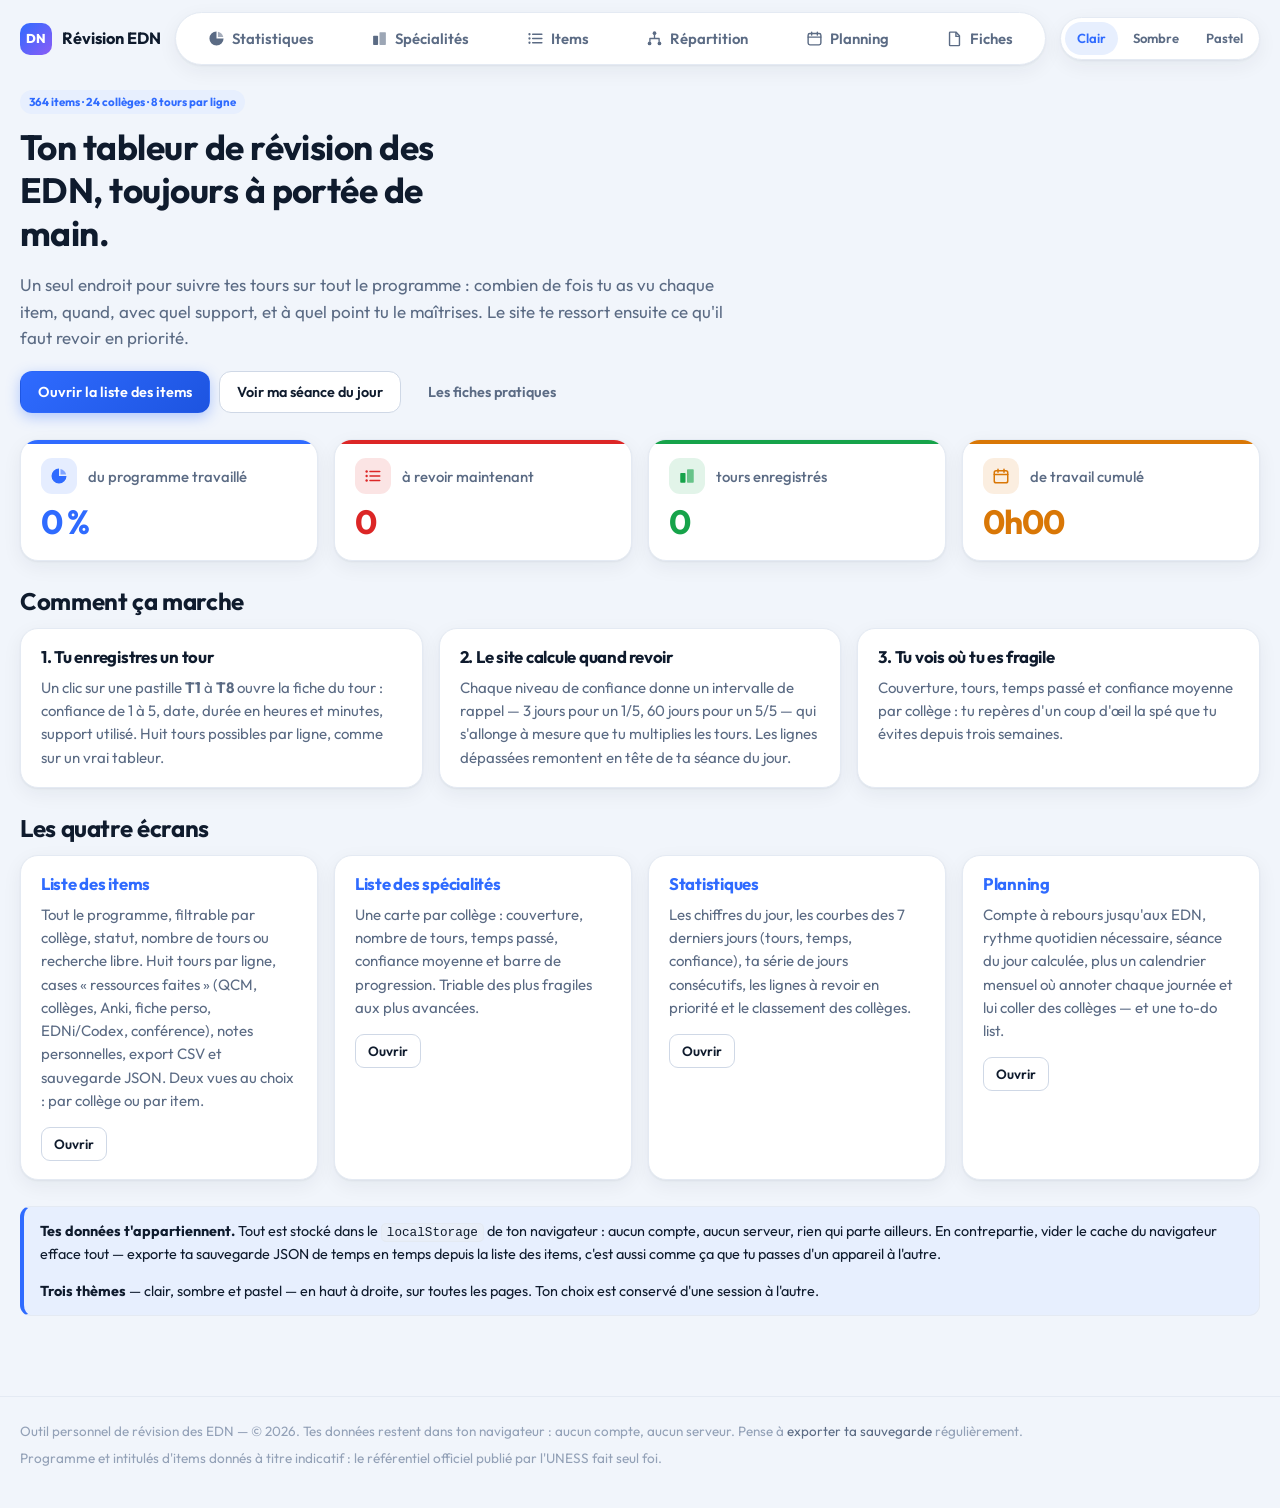
==== index.html @ c66cc83e "Ajoute la page « Répartition » : item, collège référent et autres collèges Nouvelle page repartition" ====
<!doctype html>
<html lang="fr" data-theme="clair">
<head>
<meta charset="utf-8">
<meta name="viewport" content="width=device-width, initial-scale=1">
<title>Révision EDN — tableur des items, planning et statistiques</title>
<meta name="description" content="Suivi de révision des EDN : tableur des items du programme (8 tours, confiance, ressources), planning, statistiques par collège et fiches pratiques.">
<link rel="icon" href="data:image/svg+xml,%3Csvg xmlns='http://www.w3.org/2000/svg' viewBox='0 0 32 32'%3E%3Crect width='32' height='32' rx='9' fill='%232f6bff'/%3E%3Ctext x='16' y='22' font-family='sans-serif' font-size='15' font-weight='bold' fill='white' text-anchor='middle'%3EDN%3C/text%3E%3C/svg%3E">
<link rel="preconnect" href="https://fonts.googleapis.com">
<link rel="preconnect" href="https://fonts.gstatic.com" crossorigin>
<link rel="stylesheet" href="https://fonts.googleapis.com/css2?family=Outfit:wght@400;500;600;700;800&display=swap">
<link rel="stylesheet" href="assets/css/style.css">
<script src="assets/js/items.js"></script>
<script src="assets/js/store.js"></script>
<script src="assets/js/ui.js"></script>
</head>
<body>

<header class="topbar">
  <div class="topbar__inner">
    <a class="brand" href="index.html">
      <span class="brand__mark">DN</span>
      <span>Révision EDN</span>
    </a>
    <nav class="tabs" aria-label="Navigation principale">
      <a href="stats.html"><svg viewBox="0 0 24 24" fill="currentColor" aria-hidden="true"><path d="M12 2a10 10 0 1 0 10 10h-10z"/><path d="M14 2.5A10 10 0 0 1 21.5 10H14z" opacity=".55"/></svg><span>Statistiques</span></a>
      <a href="specialites.html"><svg viewBox="0 0 24 24" fill="currentColor" aria-hidden="true"><rect x="3" y="8" width="7" height="13" rx="1"/><rect x="12" y="3" width="9" height="18" rx="1" opacity=".6"/></svg><span>Spécialités</span></a>
      <a href="items.html"><svg viewBox="0 0 24 24" fill="currentColor" aria-hidden="true"><path d="M8 6h13M8 12h13M8 18h13" stroke="currentColor" stroke-width="2" stroke-linecap="round" fill="none"/><circle cx="3.5" cy="6" r="1.6"/><circle cx="3.5" cy="12" r="1.6"/><circle cx="3.5" cy="18" r="1.6"/></svg><span>Items</span></a>
      <a href="repartition.html"><svg viewBox="0 0 24 24" fill="currentColor" aria-hidden="true"><circle cx="12" cy="4.5" r="2.6"/><circle cx="5" cy="19" r="2.6"/><circle cx="19" cy="19" r="2.6"/><path d="M12 7.5v4.5M12 12H5.5v4M12 12h6.5v4" fill="none" stroke="currentColor" stroke-width="1.9" stroke-linecap="round" stroke-linejoin="round"/></svg><span>Répartition</span></a>
      <a href="planning.html"><svg viewBox="0 0 24 24" fill="currentColor" aria-hidden="true"><rect x="3" y="5" width="18" height="16" rx="2.5" fill="none" stroke="currentColor" stroke-width="2"/><path d="M3 10h18M8 3v4M16 3v4" stroke="currentColor" stroke-width="2" stroke-linecap="round"/></svg><span>Planning</span></a>
      <a href="fiches.html"><svg viewBox="0 0 24 24" fill="currentColor" aria-hidden="true"><path d="M6 3h8l5 5v13a1 1 0 0 1-1 1H6a1 1 0 0 1-1-1V4a1 1 0 0 1 1-1z" fill="none" stroke="currentColor" stroke-width="2" stroke-linejoin="round"/><path d="M14 3v6h5" fill="none" stroke="currentColor" stroke-width="2" stroke-linejoin="round"/></svg><span>Fiches</span></a>
    </nav>
    <div class="themes" role="group" aria-label="Thème">
      <button type="button" data-theme="clair" aria-pressed="true">Clair</button>
      <button type="button" data-theme="sombre" aria-pressed="false">Sombre</button>
      <button type="button" data-theme="pastel" aria-pressed="false">Pastel</button>
    </div>
  </div>
</header>

<main>

<div class="wrap">

  <section>
    <span class="tag tag--blue">364 items · 24 collèges · 8 tours par ligne</span>
    <h1 style="max-width:19ch;margin-top:12px">Ton tableur de révision des EDN, toujours à portée de main.</h1>
    <p class="muted" style="font-size:1.06rem;max-width:64ch">
      Un seul endroit pour suivre tes tours sur tout le programme : combien de fois tu as vu
      chaque item, quand, avec quel support, et à quel point tu le maîtrises. Le site te ressort
      ensuite ce qu'il faut revoir en priorité.
    </p>
    <div class="btn-row" style="margin-top:20px">
      <a class="btn btn--primary" href="items.html">Ouvrir la liste des items</a>
      <a class="btn" href="planning.html">Voir ma séance du jour</a>
      <a class="btn btn--ghost" href="fiches.html">Les fiches pratiques</a>
    </div>
  </section>

  <section>
    <div class="grid grid--4">
      <div class="stat-card" style="--accent-color:var(--blue)">
        <div class="stat-card__head"><span class="stat-card__icon"><svg viewBox="0 0 24 24" fill="currentColor" aria-hidden="true"><path d="M12 2a10 10 0 1 0 10 10h-10z"/><path d="M14 2.5A10 10 0 0 1 21.5 10H14z" opacity=".55"/></svg></span>
          <span class="stat-card__label">du programme travaillé</span></div>
        <div class="stat-card__value" id="h-progression">—</div>
      </div>
      <div class="stat-card" style="--accent-color:var(--red)">
        <div class="stat-card__head"><span class="stat-card__icon"><svg viewBox="0 0 24 24" fill="currentColor" aria-hidden="true"><path d="M8 6h13M8 12h13M8 18h13" stroke="currentColor" stroke-width="2" stroke-linecap="round" fill="none"/><circle cx="3.5" cy="6" r="1.6"/><circle cx="3.5" cy="12" r="1.6"/><circle cx="3.5" cy="18" r="1.6"/></svg></span>
          <span class="stat-card__label">à revoir maintenant</span></div>
        <div class="stat-card__value" id="h-retard">—</div>
      </div>
      <div class="stat-card" style="--accent-color:var(--green)">
        <div class="stat-card__head"><span class="stat-card__icon"><svg viewBox="0 0 24 24" fill="currentColor" aria-hidden="true"><rect x="3" y="8" width="7" height="13" rx="1"/><rect x="12" y="3" width="9" height="18" rx="1" opacity=".6"/></svg></span>
          <span class="stat-card__label">tours enregistrés</span></div>
        <div class="stat-card__value" id="h-tours">—</div>
      </div>
      <div class="stat-card" style="--accent-color:var(--amber)">
        <div class="stat-card__head"><span class="stat-card__icon"><svg viewBox="0 0 24 24" fill="currentColor" aria-hidden="true"><rect x="3" y="5" width="18" height="16" rx="2.5" fill="none" stroke="currentColor" stroke-width="2"/><path d="M3 10h18M8 3v4M16 3v4" stroke="currentColor" stroke-width="2" stroke-linecap="round"/></svg></span>
          <span class="stat-card__label">de travail cumulé</span></div>
        <div class="stat-card__value" id="h-temps">—</div>
      </div>
    </div>
  </section>

  <section>
    <h2>Comment ça marche</h2>
    <div class="grid grid--3">
      <div class="card card--pad">
        <h3>1. Tu enregistres un tour</h3>
        <p class="muted mb0">Un clic sur une pastille <strong>T1</strong> à <strong>T8</strong>
        ouvre la fiche du tour : confiance de 1 à 5, date, durée en heures et minutes, support
        utilisé. Huit tours possibles par ligne, comme sur un vrai tableur.</p>
      </div>
      <div class="card card--pad">
        <h3>2. Le site calcule quand revoir</h3>
        <p class="muted mb0">Chaque niveau de confiance donne un intervalle de rappel — 3 jours
        pour un 1/5, 60 jours pour un 5/5 — qui s'allonge à mesure que tu multiplies les tours.
        Les lignes dépassées remontent en tête de ta séance du jour.</p>
      </div>
      <div class="card card--pad">
        <h3>3. Tu vois où tu es fragile</h3>
        <p class="muted mb0">Couverture, tours, temps passé et confiance moyenne par collège :
        tu repères d'un coup d'œil la spé que tu évites depuis trois semaines.</p>
      </div>
    </div>
  </section>

  <section>
    <h2>Les quatre écrans</h2>
    <div class="grid grid--2">
      <div class="card card--pad">
        <h3><a href="items.html">Liste des items</a></h3>
        <p class="muted">Tout le programme, filtrable par collège, statut, nombre de tours ou
        recherche libre. Huit tours par ligne, cases « ressources faites » (QCM, collèges, Anki,
        fiche perso, EDNi/Codex, conférence), notes personnelles, export CSV et sauvegarde JSON.
        Deux vues au choix : par collège ou par item.</p>
        <a class="btn btn--sm" href="items.html">Ouvrir</a>
      </div>
      <div class="card card--pad">
        <h3><a href="specialites.html">Liste des spécialités</a></h3>
        <p class="muted">Une carte par collège : couverture, nombre de tours, temps passé,
        confiance moyenne et barre de progression. Triable des plus fragiles aux plus avancées.</p>
        <a class="btn btn--sm" href="specialites.html">Ouvrir</a>
      </div>
      <div class="card card--pad">
        <h3><a href="stats.html">Statistiques</a></h3>
        <p class="muted">Les chiffres du jour, les courbes des 7 derniers jours (tours, temps,
        confiance), ta série de jours consécutifs, les lignes à revoir en priorité et le
        classement des collèges.</p>
        <a class="btn btn--sm" href="stats.html">Ouvrir</a>
      </div>
      <div class="card card--pad">
        <h3><a href="planning.html">Planning</a></h3>
        <p class="muted">Compte à rebours jusqu'aux EDN, rythme quotidien nécessaire, séance du
        jour calculée, plus un calendrier mensuel où annoter chaque journée et lui coller des
        collèges — et une to-do list.</p>
        <a class="btn btn--sm" href="planning.html">Ouvrir</a>
      </div>
    </div>
  </section>

  <section>
    <div class="notice notice--info">
      <p><strong>Tes données t'appartiennent.</strong> Tout est stocké dans le
      <code>localStorage</code> de ton navigateur : aucun compte, aucun serveur, rien qui parte
      ailleurs. En contrepartie, vider le cache du navigateur efface tout — exporte ta sauvegarde
      JSON de temps en temps depuis la liste des items, c'est aussi comme ça que tu passes d'un
      appareil à l'autre.</p>
      <p class="mb0"><strong>Trois thèmes</strong> — clair, sombre et pastel — en haut à droite,
      sur toutes les pages. Ton choix est conservé d'une session à l'autre.</p>
    </div>
  </section>

</div>

<script>
document.addEventListener('DOMContentLoaded', function () {
  var s = Store.synthese();
  document.getElementById('h-progression').textContent = Math.round(s.progression * 100) + ' %';
  document.getElementById('h-retard').textContent = s.retard;
  document.getElementById('h-tours').textContent = s.tours;
  document.getElementById('h-temps').textContent = Store.duree(s.minutes);
});
</script>

</main>

<footer class="foot">
  <div class="wrap">
    <p class="mb0">
      Outil personnel de révision des EDN — &copy; <span id="annee"></span>.
      Tes données restent dans ton navigateur : aucun compte, aucun serveur.
      Pense à <a href="items.html#donnees">exporter ta sauvegarde</a> régulièrement.
    </p>
    <p class="mb0 small" style="margin-top:6px">
      Programme et intitulés d'items donnés à titre indicatif : le référentiel officiel
      publié par l'UNESS fait seul foi.
    </p>
  </div>
</footer>

</body>
</html>
---- assets/css/style.css ----
/* ==========================================================================
   Révision EDN — feuille de style unique
   Thèmes : clair · sombre · pastel, pilotés par [data-theme] sur <html>
   ========================================================================== */

:root {
  /* surfaces */
  --bg:          #f1f5fb;
  --bg-2:        #e8eef8;
  --card:        #ffffff;
  --card-2:      #f8fafc;
  --line:        #e4eaf3;
  --line-2:      #cfd8e6;

  /* texte */
  --ink:         #0f1b2d;
  --ink-2:       #5b6b84;
  --ink-3:       #93a1b7;

  /* accent */
  --blue:        #2f6bff;
  --blue-2:      #1d54e0;
  --blue-soft:   #e7effe;
  --violet:      #8b5cf6;
  --violet-soft: #f1ebfe;
  --on-accent:   #ffffff;

  /* états */
  --green:       #16a34a;
  --green-soft:  #dcfce7;
  --amber:       #d97706;
  --amber-soft:  #fef3c7;
  --red:         #dc2626;
  --red-soft:    #fee2e2;
  --pink:        #ec4899;
  --pink-soft:   #fce7f3;

  /* confiance 1→5 */
  --c1: #a4514f; --c2: #ef6b62; --c3: #f0b43c; --c4: #22c55e; --c5: #4b9f6b;

  --shadow:    0 1px 2px rgba(15, 27, 45, .05), 0 6px 20px rgba(15, 27, 45, .06);
  --shadow-lg: 0 8px 40px rgba(15, 27, 45, .14);
  --r:    18px;
  --r-sm: 11px;
  --maxw: 1440px;
  --font: "Outfit", -apple-system, BlinkMacSystemFont, "Segoe UI", Roboto, sans-serif;
  --tint: 12%;   /* intensité du fond teinté par spécialité */
}

:root[data-theme="sombre"] {
  --bg:          #0d1626;
  --bg-2:        #0a1220;
  --card:        #15202f;
  --card-2:      #1b2838;
  --line:        #24334a;
  --line-2:      #33455f;
  --ink:         #e9eff8;
  --ink-2:       #9fb0c8;
  --ink-3:       #6d809b;
  --blue:        #4d84ff;
  --blue-2:      #3c72f0;
  --blue-soft:   #1b2b4c;
  --violet:      #a78bfa;
  --violet-soft: #2a2450;
  --green:       #34d17f;  --green-soft: #12301f;
  --amber:       #eab34a;  --amber-soft: #302614;
  --red:         #f87171;  --red-soft:   #331a1a;
  --pink:        #f472b6;  --pink-soft:  #34192a;
  --shadow:      0 1px 2px rgba(0, 0, 0, .4), 0 6px 20px rgba(0, 0, 0, .32);
  --shadow-lg:   0 10px 44px rgba(0, 0, 0, .55);
  --tint: 20%;
}

:root[data-theme="pastel"] {
  --bg:          #fbf5f0;
  --bg-2:        #f6ece4;
  --card:        #fffcf9;
  --card-2:      #fdf4ee;
  --line:        #efe0d5;
  --line-2:      #ddc7b8;
  --ink:         #3f3239;
  --ink-2:       #7d6a74;
  --ink-3:       #a89099;
  --blue:        #7c6bd6;
  --blue-2:      #6a59c4;
  --blue-soft:   #efe9fb;
  --violet:      #b47fd0;
  --violet-soft: #f7eafb;
  --green:       #5f9877;  --green-soft: #e6f2ea;
  --amber:       #c08a4a;  --amber-soft: #fbf0e0;
  --red:         #c86a62;  --red-soft:   #fbe9e7;
  --pink:        #cf7aa4;  --pink-soft:  #fbeaf2;
  --c1: #b07474; --c2: #d98b84; --c3: #ddb073; --c4: #7fb894; --c5: #629a7c;
  --shadow:      0 1px 2px rgba(120, 90, 80, .06), 0 6px 20px rgba(120, 90, 80, .09);
  --shadow-lg:   0 10px 44px rgba(120, 90, 80, .2);
  --tint: 14%;
}

* { box-sizing: border-box; }
html { -webkit-text-size-adjust: 100%; }

body {
  margin: 0;
  font-family: var(--font);
  font-size: 15px;
  line-height: 1.55;
  color: var(--ink);
  background: var(--bg);
  -webkit-font-smoothing: antialiased;
}

a { color: var(--blue); text-decoration: none; }
a:hover { text-decoration: underline; }

h1, h2, h3, h4 { margin: 0 0 .5em; line-height: 1.22; font-weight: 700; letter-spacing: -.015em; }
h1 { font-size: clamp(1.55rem, 1.2rem + 1.5vw, 2.2rem); }
h2 { font-size: clamp(1.2rem, 1.05rem + .7vw, 1.5rem); }
h3 { font-size: 1.05rem; }
p { margin: 0 0 1em; }

code {
  font-family: ui-monospace, SFMono-Regular, Menlo, Consolas, monospace;
  font-size: .88em; background: var(--bg-2); border: 1px solid var(--line);
  border-radius: 5px; padding: .08em .38em;
}

:focus-visible { outline: 2px solid var(--blue); outline-offset: 2px; }

/* ---------------------------------------------------------------- layout */

.wrap { max-width: var(--maxw); margin: 0 auto; padding: 0 20px; }
.wrap--narrow { max-width: 860px; }
main { padding: 20px 0 80px; }
section + section { margin-top: 26px; }

/* --------------------------------------------------------------- en-tête */

.topbar {
  position: sticky; top: 0; z-index: 50;
  background: color-mix(in srgb, var(--bg) 88%, transparent);
  backdrop-filter: blur(12px);
  padding: 12px 0 4px;
}
.topbar__inner {
  max-width: var(--maxw); margin: 0 auto; padding: 0 20px;
  display: flex; align-items: center; gap: 14px; flex-wrap: wrap;
}

.brand { display: inline-flex; align-items: center; gap: 10px; font-weight: 700; color: var(--ink); font-size: 1.02rem; }
.brand:hover { text-decoration: none; }
.brand__mark {
  width: 32px; height: 32px; border-radius: 10px; flex: none;
  background: linear-gradient(135deg, var(--blue), var(--violet));
  color: #fff; display: grid; place-items: center; font-size: .8rem; font-weight: 800;
}

/* onglets en pilule */
.tabs {
  display: flex; gap: 4px; flex: 1 1 520px; min-width: 0;
  background: var(--card); border: 1px solid var(--line);
  border-radius: 999px; padding: 5px; box-shadow: var(--shadow);
  overflow-x: auto; scrollbar-width: none;
}
.tabs::-webkit-scrollbar { display: none; }
.tabs a {
  flex: 1 1 auto; display: inline-flex; align-items: center; justify-content: center; gap: 7px;
  padding: 9px 14px; border-radius: 999px; white-space: nowrap;
  font-size: .93rem; font-weight: 600; color: var(--ink-2);
}
.tabs a:hover { background: var(--bg-2); color: var(--ink); text-decoration: none; }
.tabs a[aria-current="page"] {
  background: linear-gradient(135deg, var(--blue), var(--blue-2));
  color: var(--on-accent); box-shadow: 0 4px 14px color-mix(in srgb, var(--blue) 38%, transparent);
}
.tabs svg { width: 17px; height: 17px; flex: none; }

/* sélecteur de thème */
.themes {
  display: inline-flex; gap: 3px; padding: 4px; flex: none;
  background: var(--card); border: 1px solid var(--line);
  border-radius: 999px; box-shadow: var(--shadow);
}
.themes button {
  border: 0; background: none; font: inherit; font-size: .82rem; font-weight: 600;
  color: var(--ink-2); padding: 6px 12px; border-radius: 999px; cursor: pointer; min-height: 32px;
}
.themes button:hover { color: var(--ink); }
.themes button[aria-pressed="true"] { background: var(--blue-soft); color: var(--blue); }

/* ----------------------------------------------------------------- cartes */

.card {
  background: var(--card); border: 1px solid var(--line);
  border-radius: var(--r); box-shadow: var(--shadow);
}
.card--pad { padding: 18px 20px; }

.grid { display: grid; gap: 16px; }
.grid--2 { grid-template-columns: repeat(auto-fit, minmax(280px, 1fr)); }
.grid--3 { grid-template-columns: repeat(auto-fit, minmax(300px, 1fr)); }
.grid--4 { grid-template-columns: repeat(auto-fit, minmax(230px, 1fr)); }

/* titre de section avec pastille */
.sec-title { display: flex; align-items: center; gap: 10px; margin: 0 0 14px; }
.sec-title__icon {
  width: 28px; height: 28px; border-radius: 9px; display: grid; place-items: center; flex: none;
  background: var(--blue-soft); color: var(--blue);
}
.sec-title__icon svg { width: 16px; height: 16px; }
.sec-title h2 { margin: 0; font-size: 1.22rem; }
.sec-title .spacer { flex: 1 1 auto; }

/* carte statistique à liseré coloré */
.stat-card {
  position: relative; overflow: hidden;
  background: var(--card); border: 1px solid var(--line);
  border-radius: var(--r); box-shadow: var(--shadow); padding: 18px 20px 20px;
}
.stat-card::before {
  content: ""; position: absolute; inset: 0 0 auto 0; height: 4px; background: var(--accent-color, var(--blue));
}
.stat-card__head { display: flex; align-items: center; gap: 11px; margin-bottom: 10px; }
.stat-card__icon {
  width: 36px; height: 36px; border-radius: 11px; display: grid; place-items: center; flex: none;
  background: color-mix(in srgb, var(--accent-color, var(--blue)) var(--tint), transparent);
  color: var(--accent-color, var(--blue));
}
.stat-card__icon svg { width: 18px; height: 18px; }
.stat-card__label { color: var(--ink-2); font-size: .93rem; font-weight: 500; }
.stat-card__value {
  font-size: 2.1rem; font-weight: 700; line-height: 1.05; letter-spacing: -.03em;
  color: var(--accent-color, var(--blue));
}
.stat-card__value small { font-size: .95rem; font-weight: 600; color: var(--ink-2); margin-left: 4px; }
.stat-card__foot { margin-top: 10px; padding-top: 10px; border-top: 1px solid var(--line); font-size: .85rem; color: var(--ink-2); }

/* --------------------------------------------------------------- boutons */

.btn {
  display: inline-flex; align-items: center; justify-content: center; gap: 8px;
  font: inherit; font-size: .9rem; font-weight: 600; min-height: 42px; padding: 9px 17px;
  border-radius: 12px; border: 1px solid var(--line-2);
  background: var(--card); color: var(--ink); cursor: pointer; text-decoration: none;
}
.btn:hover { background: var(--bg-2); text-decoration: none; }
.btn svg { width: 16px; height: 16px; flex: none; }
.btn--primary {
  background: linear-gradient(135deg, var(--blue), var(--blue-2));
  border-color: transparent; color: var(--on-accent);
  box-shadow: 0 4px 14px color-mix(in srgb, var(--blue) 34%, transparent);
}
.btn--primary:hover { filter: brightness(1.07); background: linear-gradient(135deg, var(--blue), var(--blue-2)); }
.btn--violet { background: linear-gradient(135deg, var(--violet), #7c4ddb); border-color: transparent; color: #fff; }
.btn--ghost { border-color: transparent; background: transparent; color: var(--ink-2); }
.btn--ghost:hover { background: var(--bg-2); color: var(--ink); }
.btn--sm { min-height: 34px; padding: 5px 12px; font-size: .84rem; border-radius: 9px; }
.btn--danger { color: var(--red); border-color: color-mix(in srgb, var(--red) 45%, transparent); }
.btn--danger:hover { background: var(--red-soft); }
.btn[disabled] { opacity: .4; cursor: not-allowed; }
.btn-row { display: flex; flex-wrap: wrap; gap: 9px; }

/* --------------------------------------------------------------- champs */

label { display: block; font-size: .76rem; font-weight: 700; letter-spacing: .06em;
        text-transform: uppercase; color: var(--ink-2); margin-bottom: 6px; }

input[type="text"], input[type="search"], input[type="number"], input[type="date"],
select, textarea {
  font: inherit; font-size: .92rem; width: 100%; min-height: 42px; padding: 9px 13px;
  color: var(--ink); background: var(--card); border: 1px solid var(--line-2);
  border-radius: 12px;
}
textarea { min-height: 80px; resize: vertical; line-height: 1.5; }
select {
  appearance: none;
  background-image: linear-gradient(45deg, transparent 50%, currentColor 50%),
                    linear-gradient(135deg, currentColor 50%, transparent 50%);
  background-position: right 16px center, right 11px center;
  background-size: 5px 5px, 5px 5px;
  background-repeat: no-repeat;
  padding-right: 34px;
}

/* barre de recherche proéminente */
.search { position: relative; flex: 1 1 320px; min-width: 0; }
.search input { padding-left: 42px; min-height: 48px; border-radius: 14px; }
.search svg {
  position: absolute; left: 15px; top: 50%; transform: translateY(-50%);
  width: 17px; height: 17px; color: var(--ink-3); pointer-events: none;
}

.filters { display: flex; gap: 10px; flex-wrap: wrap; align-items: center; }
.filters select { min-height: 48px; border-radius: 14px; width: auto; min-width: 170px; }

/* ---------------------------------------------------------------- badges */

.tag {
  display: inline-flex; align-items: center; gap: 5px;
  font-size: .72rem; font-weight: 700; padding: 3px 9px; border-radius: 999px;
  background: var(--bg-2); color: var(--ink-2); white-space: nowrap;
}
.tag--green  { background: var(--green-soft); color: var(--green); }
.tag--amber  { background: var(--amber-soft); color: var(--amber); }
.tag--red    { background: var(--red-soft);   color: var(--red); }
.tag--blue   { background: var(--blue-soft);  color: var(--blue); }
.tag--violet { background: var(--violet-soft); color: var(--violet); }
.tag--ref    { background: #fef3c7; color: #a16207; }
:root[data-theme="sombre"] .tag--ref { background: #3a2f12; color: #eab308; }

/* pastille de collège : code court sur fond teinté */
.spe {
  display: inline-flex; align-items: center; gap: 6px;
  font-size: .78rem; font-weight: 600; color: var(--spe, var(--ink-2)); white-space: nowrap;
}
.spe__code {
  font-size: .66rem; font-weight: 800; letter-spacing: .03em;
  padding: 3px 6px; border-radius: 6px;
  background: color-mix(in srgb, var(--spe, var(--blue)) var(--tint), transparent);
  color: var(--spe, var(--blue));
}
.spe-cell { background: color-mix(in srgb, var(--spe) 7%, transparent); }
:root[data-theme="sombre"] .spe-cell { background: color-mix(in srgb, var(--spe) 12%, transparent); }

/* légende des supports */
.legend { display: flex; gap: 7px; flex-wrap: wrap; }
.legend span {
  font-size: .72rem; font-weight: 600; color: #fff; padding: 4px 10px; border-radius: 8px;
  display: inline-flex; gap: 5px; align-items: center;
}
.legend b { font-weight: 800; letter-spacing: .04em; }

/* ---------------------------------------------------------------- table */

.tbl-wrap { overflow-x: auto; -webkit-overflow-scrolling: touch; }
table.tbl { width: 100%; border-collapse: separate; border-spacing: 0; font-size: .9rem; min-width: 980px; }
table.tbl th, table.tbl td { padding: 11px 14px; text-align: left; vertical-align: middle; }
table.tbl thead th {
  position: sticky; top: 0; z-index: 2;
  background: var(--card-2); color: var(--ink-2);
  font-size: .76rem; font-weight: 700; letter-spacing: .06em; text-transform: uppercase;
  white-space: nowrap; border-bottom: 1px solid var(--line);
}
table.tbl thead th:first-child { border-top-left-radius: var(--r); }
table.tbl thead th:last-child  { border-top-right-radius: var(--r); }
table.tbl tbody td { border-bottom: 1px solid var(--line); }
table.tbl tbody tr:hover td { background: color-mix(in srgb, var(--blue) 4%, transparent); }
table.tbl tbody tr:hover td.spe-cell { background: color-mix(in srgb, var(--spe) 13%, transparent); }
th.sortable { cursor: pointer; user-select: none; }
th.sortable:hover { color: var(--ink); }
th .arrow { opacity: .55; font-size: .8em; }

td.num { width: 62px; font-weight: 700; color: var(--blue); font-variant-numeric: tabular-nums; }
td.nom { min-width: 280px; font-weight: 500; }
td.nowrap, th.nowrap { white-space: nowrap; }

/* chips de tours T1..T8 */
.tours { display: flex; gap: 5px; }
.tours button {
  width: 34px; height: 32px; border-radius: 9px; padding: 0;
  border: 1px solid var(--line-2); background: var(--card-2);
  font: inherit; font-size: .72rem; font-weight: 700; color: var(--ink-3);
  cursor: pointer; display: grid; place-items: center;
}
.tours button:hover { border-color: var(--blue); color: var(--blue); }
.tours button[data-fait="1"] { color: #fff; border-color: transparent; }
.tours button[data-c="1"] { background: var(--c1); }
.tours button[data-c="2"] { background: var(--c2); }
.tours button[data-c="3"] { background: var(--c3); }
.tours button[data-c="4"] { background: var(--c4); }
.tours button[data-c="5"] { background: var(--c5); }

/* cases de ressources */
.res { display: grid; grid-template-columns: repeat(2, minmax(0, 1fr)); gap: 2px 12px; min-width: 210px; }
.res label {
  display: flex; align-items: center; gap: 7px; margin: 0;
  font-size: .78rem; font-weight: 500; letter-spacing: 0; text-transform: none; color: var(--ink-2);
  cursor: pointer; padding: 2px 0;
}
.res input { width: 15px; height: 15px; min-height: 0; accent-color: var(--blue); margin: 0; flex: none; }
.res label:hover { color: var(--ink); }

/* pagination */
.pager { display: flex; align-items: center; gap: 8px; }
.pager__page {
  min-width: 46px; text-align: center; font-weight: 700; font-size: .85rem;
  background: linear-gradient(135deg, var(--blue), var(--blue-2)); color: #fff;
  padding: 7px 12px; border-radius: 999px;
}

/* ------------------------------------------------- cartes de spécialité */

.spe-card {
  position: relative; overflow: hidden; padding: 16px 18px 18px;
  background: var(--card); border: 1px solid var(--line);
  border-radius: var(--r); box-shadow: var(--shadow);
}
.spe-card::before { content: ""; position: absolute; inset: 0 auto 0 0; width: 5px; background: var(--spe); }
.spe-card__head { display: flex; align-items: center; gap: 11px; margin-bottom: 12px; }
.spe-card__icon {
  width: 38px; height: 38px; border-radius: 11px; flex: none; display: grid; place-items: center;
  background: var(--spe); color: #fff; font-size: .72rem; font-weight: 800; letter-spacing: .02em;
}
.spe-card__name { font-weight: 700; font-size: 1rem; flex: 1 1 auto; min-width: 0; }
.spe-card__count { background: var(--spe); color: #fff; font-size: .76rem; font-weight: 700; padding: 3px 10px; border-radius: 999px; }
.spe-card__meta { display: flex; gap: 16px; flex-wrap: wrap; font-size: .85rem; color: var(--ink-2);
                  padding-bottom: 11px; border-bottom: 1px dashed var(--line); margin-bottom: 11px; }
.spe-card__meta b { color: var(--ink); font-weight: 600; }
.spe-card__pills { display: flex; gap: 8px; flex-wrap: wrap; margin-bottom: 12px; }

.bar { height: 7px; border-radius: 999px; background: var(--bg-2); overflow: hidden; }
.bar > span { display: block; height: 100%; border-radius: 999px; background: var(--blue); transition: width .25s; }

/* ------------------------------------------------------------- modale */

dialog {
  border: 0; padding: 0; color: var(--ink); background: var(--card);
  border-radius: 22px; box-shadow: var(--shadow-lg);
  width: calc(100% - 28px); max-width: 480px;
}
dialog::backdrop { background: rgba(8, 14, 26, .55); backdrop-filter: blur(3px); }
.modal__head { position: relative; padding: 22px 24px 6px; text-align: center; }
.modal__head h3 { margin: 0; font-size: 1.32rem; }
.modal__head p { margin: 4px 0 0; font-size: .86rem; color: var(--ink-2); }
.modal__close {
  position: absolute; top: 16px; right: 16px; width: 36px; height: 36px; border-radius: 50%;
  border: 0; background: var(--bg-2); color: var(--ink-2); cursor: pointer;
  font-size: 1.05rem; line-height: 1; display: grid; place-items: center;
}
.modal__close:hover { background: var(--line); color: var(--ink); }
.modal__body { padding: 16px 24px 4px; }
.modal__body > * + * { margin-top: 18px; }
.modal__foot { padding: 18px 24px 22px; display: flex; gap: 10px; }
.modal__foot .btn { flex: 1 1 auto; }

/* sélecteur de confiance 1→5 */
.conf { display: grid; grid-template-columns: repeat(5, 1fr); gap: 10px; }
.conf button {
  border: 0; border-radius: 14px; padding: 0; height: 62px; cursor: pointer;
  font: inherit; font-size: 1.35rem; font-weight: 700; color: #fff; opacity: .48;
}
.conf button[data-v="1"] { background: var(--c1); }
.conf button[data-v="2"] { background: var(--c2); }
.conf button[data-v="3"] { background: var(--c3); }
.conf button[data-v="4"] { background: var(--c4); }
.conf button[data-v="5"] { background: var(--c5); }
.conf button[aria-pressed="true"] { opacity: 1; transform: translateY(-2px); box-shadow: 0 6px 16px rgba(0, 0, 0, .18); }

/* durée h / min */
.duree { display: flex; align-items: center; gap: 8px; background: var(--card-2);
         border: 1px solid var(--line); border-radius: 14px; padding: 9px 14px; justify-content: center; }
.duree input { width: 62px; text-align: center; font-weight: 700; min-height: 38px; }
.duree span { color: var(--ink-2); font-size: .88rem; }

/* chips de support */
.supports { display: grid; grid-template-columns: repeat(3, 1fr); gap: 9px; }
.supports button {
  border: 1px solid var(--line-2); background: var(--card); color: var(--ink);
  border-radius: 12px; padding: 10px 6px; font: inherit; font-size: .8rem; font-weight: 600;
  cursor: pointer; min-height: 46px;
}
.supports button:hover { border-color: var(--violet); }
.supports button[aria-pressed="true"] {
  background: linear-gradient(135deg, var(--violet), #7c4ddb); border-color: transparent; color: #fff;
}

/* ---------------------------------------------------------- calendrier */

.cal { width: 100%; border-collapse: separate; border-spacing: 0; table-layout: fixed; }
.cal th {
  padding: 12px 8px; font-size: .76rem; font-weight: 700; letter-spacing: .07em;
  text-transform: uppercase; color: var(--ink-2); background: var(--card-2);
  border-bottom: 1px solid var(--line); text-align: center;
}
.cal th:nth-child(6), .cal th:nth-child(7) { color: var(--ink-3); }
.cal td {
  border-right: 1px solid var(--line); border-bottom: 1px solid var(--line);
  vertical-align: top; padding: 0; height: 122px; width: 14.28%;
}
.cal td:last-child { border-right: 0; }
.cal .jour { display: flex; flex-direction: column; height: 100%; padding: 8px 9px 6px; gap: 5px; }
.cal .jour__num { font-weight: 700; font-size: .92rem; color: var(--ink); }
.cal td.hors .jour__num { color: var(--ink-3); font-weight: 500; }
.cal td.hors { background: var(--bg-2); }
.cal td.auj { box-shadow: inset 0 0 0 2px var(--blue); }
.cal td.auj .jour__num {
  background: var(--blue); color: #fff; width: 25px; height: 25px; border-radius: 50%;
  display: grid; place-items: center; font-size: .82rem;
}
.cal .jour__notes {
  flex: 1 1 auto; border: 0; background: none; resize: none; padding: 0; min-height: 0;
  font-size: .78rem; line-height: 1.4; color: var(--ink-2); border-radius: 0;
}
.cal .jour__notes::placeholder { color: var(--ink-3); font-style: italic; }
.cal .jour__notes:focus-visible { outline-offset: 3px; }
.cal .jour__spes { display: flex; flex-wrap: wrap; gap: 3px; }
.cal .jour__spes button {
  border: 0; cursor: pointer; font: inherit; font-size: .6rem; font-weight: 800; letter-spacing: .03em;
  padding: 2px 5px; border-radius: 5px;
  background: color-mix(in srgb, var(--spe) var(--tint), transparent); color: var(--spe);
}
.cal .jour__add {
  border: 0; background: none; cursor: pointer; font: inherit; font-size: .7rem;
  color: var(--ink-3); padding: 0; text-align: left;
}
.cal .jour__add:hover { color: var(--blue); }

/* to-do list */
.todo__head {
  background: linear-gradient(135deg, var(--violet), #7c4ddb); color: #fff;
  padding: 16px 18px; border-radius: var(--r) var(--r) 0 0;
  display: flex; align-items: center; gap: 10px;
}
.todo__head h2 { margin: 0; font-size: 1.1rem; color: #fff; }
.todo__count { margin-left: auto; background: rgba(255,255,255,.22); padding: 3px 11px; border-radius: 999px; font-size: .8rem; font-weight: 700; }
.todo__body { padding: 16px 18px 18px; }
.todo__list { list-style: none; margin: 14px 0 0; padding: 0; }
.todo__list li { display: flex; align-items: center; gap: 10px; padding: 8px 0; border-bottom: 1px solid var(--line); }
.todo__list li:last-child { border-bottom: 0; }
.todo__list input[type="checkbox"] { width: 17px; height: 17px; min-height: 0; accent-color: var(--violet); flex: none; }
.todo__list span { flex: 1 1 auto; font-size: .9rem; }
.todo__list li.fait span { text-decoration: line-through; color: var(--ink-3); }
.todo__vide { text-align: center; color: var(--ink-3); padding: 26px 0; font-size: .9rem; }

/* ------------------------------------------------------------- divers */

.notice {
  border: 1px solid var(--line); border-left: 4px solid var(--amber);
  background: var(--amber-soft); color: var(--ink);
  padding: 13px 16px; border-radius: var(--r-sm); font-size: .9rem;
}
.notice--info { border-left-color: var(--blue); background: var(--blue-soft); }
.notice p:last-child { margin-bottom: 0; }

.muted { color: var(--ink-2); }
.small { font-size: .85rem; }
.center { text-align: center; }
.mb0 { margin-bottom: 0; }
.mt0 { margin-top: 0; }
.row { display: flex; align-items: center; gap: 12px; flex-wrap: wrap; }
.spacer { flex: 1 1 auto; }
.stack > * + * { margin-top: 14px; }
.hide { display: none !important; }
.vh { position: absolute; width: 1px; height: 1px; overflow: hidden; clip: rect(0 0 0 0); clip-path: inset(50%); white-space: nowrap; }

.foot { border-top: 1px solid var(--line); padding: 24px 0 40px; color: var(--ink-3); font-size: .84rem; }
.foot a { color: var(--ink-2); }

/* ------------------------------------------------------------- prose */

.prose { font-size: 1rem; }
.prose h2 { margin-top: 1.8em; padding-bottom: .3em; border-bottom: 1px solid var(--line); }
.prose h3 { margin-top: 1.5em; color: var(--blue); }
.prose ul, .prose ol { padding-left: 1.25em; margin: 0 0 1em; }
.prose li { margin-bottom: .35em; }
.prose table { width: 100%; border-collapse: collapse; font-size: .92rem; margin: 0 0 1.2em; }
.prose th, .prose td { border: 1px solid var(--line); padding: 8px 11px; text-align: left; vertical-align: top; }
.prose thead th { background: var(--bg-2); font-size: .8rem; text-transform: uppercase; letter-spacing: .05em; }
.mnemo { background: var(--blue-soft); border-left: 4px solid var(--blue); border-radius: var(--r-sm); padding: 13px 16px; margin: 0 0 1.2em; }
.mnemo__title { font-weight: 800; color: var(--blue); font-size: .76rem; text-transform: uppercase; letter-spacing: .07em; margin-bottom: 5px; }
.checklist { list-style: none; padding: 0; }
.checklist li { padding-left: 1.6em; position: relative; }
.checklist li::before { content: ""; position: absolute; left: 0; top: .42em; width: 13px; height: 13px; border: 2px solid var(--line-2); border-radius: 4px; }
.toc { background: var(--bg-2); border-radius: var(--r-sm); padding: 15px 18px; }
.toc ol { margin: 0; padding-left: 1.2em; }

/* --------------------------------------------------------- responsive */

@media (max-width: 900px) {
  .topbar__inner { padding: 0 14px; gap: 10px; }
  .brand span:last-child { display: none; }
  .wrap { padding: 0 14px; }
  .card--pad { padding: 15px; }
  .filters select { flex: 1 1 140px; min-width: 0; }
}

@media (max-width: 640px) {
  body { font-size: 14.5px; }
  .tabs { order: 3; flex-basis: 100%; }
  .tabs a { font-size: .86rem; padding: 8px 11px; }
  .tabs a span { display: none; }
  .tabs a svg { width: 19px; height: 19px; }
  .themes button { padding: 6px 9px; font-size: .78rem; }
  .cal td { height: 92px; }
  .cal .jour__notes { display: none; }
  .supports { grid-template-columns: repeat(2, 1fr); }
  .conf button { height: 52px; font-size: 1.15rem; border-radius: 11px; }
  .stat-card__value { font-size: 1.7rem; }
}

@media print {
  .topbar, .foot, .no-print { display: none !important; }
  body { background: #fff; color: #000; }
  .card, .stat-card { box-shadow: none; }
}

/* petite icône inline dans un texte ou un badge */
svg.ic { width: 14px; height: 14px; vertical-align: -2px; flex: none; }
.tag svg.ic { width: 12px; height: 12px; }

/* sélecteur de collège dans le planning */
.ch-liste { display: grid; grid-template-columns: repeat(auto-fill, minmax(180px, 1fr)); gap: 8px; }
.ch-item {
  display: flex; align-items: center; gap: 8px; text-align: left;
  border: 1px solid var(--line-2); background: var(--card); color: var(--ink);
  border-radius: 11px; padding: 9px 11px; cursor: pointer;
  font: inherit; font-size: .82rem; font-weight: 500;
}
.ch-item:hover { border-color: var(--spe); }
.ch-item.actif { border-color: var(--spe); background: color-mix(in srgb, var(--spe) var(--tint), transparent); font-weight: 600; }
dialog.large { max-width: 640px; }

/* planning : to-do à gauche, calendrier à droite — empilés sur petit écran */
.grid--planning { grid-template-columns: minmax(260px, 320px) minmax(0, 1fr); }
@media (max-width: 1000px) { .grid--planning { grid-template-columns: minmax(0, 1fr); } }

/* icônes dans les en-têtes colorés (to-do list) */
.todo__head > svg { width: 20px; height: 20px; flex: none; }
.sec-title__icon > svg { width: 16px; height: 16px; }
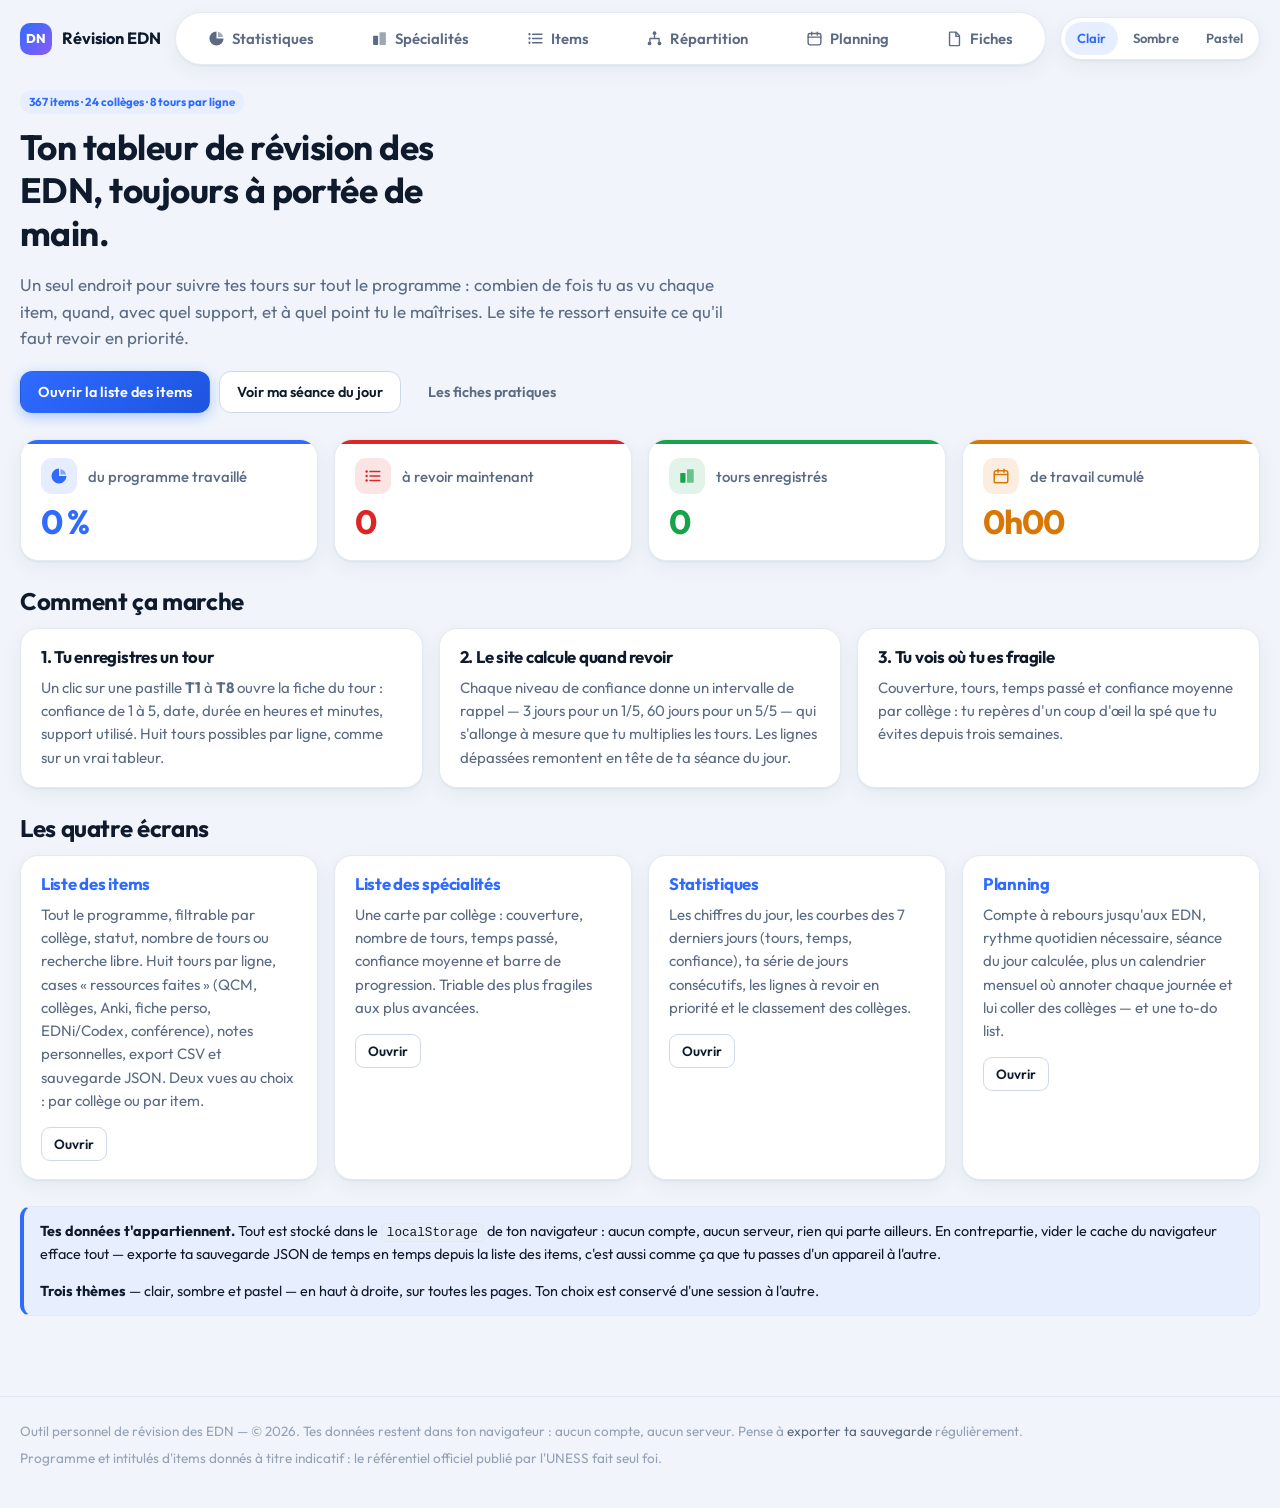
==== commit 012be519: "Rétablit les items 35, 96 et 119, absents des données d'origine Ces trois numéros ne figuraient pas " ====
--- a/index.html
+++ b/index.html
@@ -43,7 +43,7 @@
 <div class="wrap">
 
   <section>
-    <span class="tag tag--blue">364 items · 24 collèges · 8 tours par ligne</span>
+    <span class="tag tag--blue">367 items · 24 collèges · 8 tours par ligne</span>
     <h1 style="max-width:19ch;margin-top:12px">Ton tableur de révision des EDN, toujours à portée de main.</h1>
     <p class="muted" style="font-size:1.06rem;max-width:64ch">
       Un seul endroit pour suivre tes tours sur tout le programme : combien de fois tu as vu
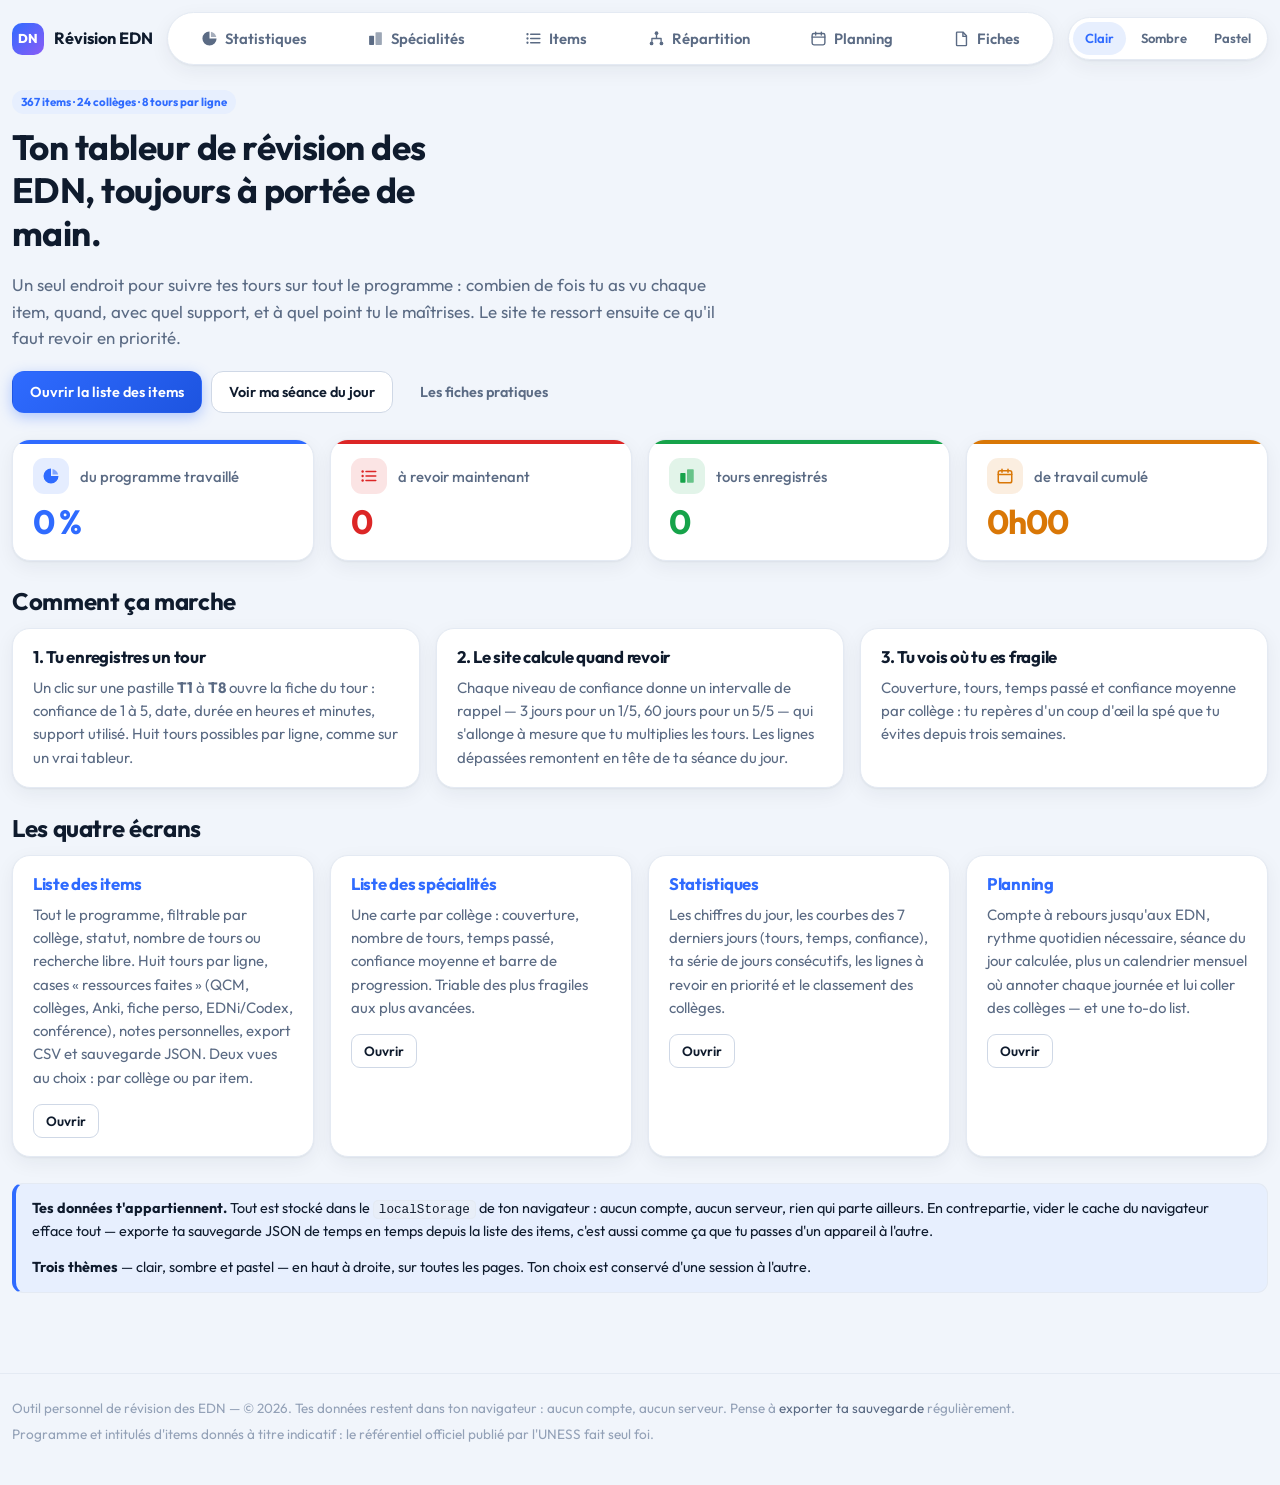
==== commit fdfa0508: "Rend le site utilisable au doigt : cartes, installation et hors connexion Sur téléphone, les tableau" ====
--- a/index.html
+++ b/index.html
@@ -2,9 +2,17 @@
 <html lang="fr" data-theme="clair">
 <head>
 <meta charset="utf-8">
-<meta name="viewport" content="width=device-width, initial-scale=1">
+<meta name="viewport" content="width=device-width, initial-scale=1, viewport-fit=cover">
 <title>Révision EDN — tableur des items, planning et statistiques</title>
 <meta name="description" content="Suivi de révision des EDN : tableur des items du programme (8 tours, confiance, ressources), planning, statistiques par collège et fiches pratiques.">
+<meta name="theme-color" content="#f1f5fb">
+<meta name="color-scheme" content="light dark">
+<meta name="mobile-web-app-capable" content="yes">
+<meta name="apple-mobile-web-app-capable" content="yes">
+<meta name="apple-mobile-web-app-status-bar-style" content="default">
+<meta name="apple-mobile-web-app-title" content="EDN">
+<link rel="manifest" href="manifest.webmanifest">
+<link rel="apple-touch-icon" href="assets/apple-touch-icon.png">
 <link rel="icon" href="data:image/svg+xml,%3Csvg xmlns='http://www.w3.org/2000/svg' viewBox='0 0 32 32'%3E%3Crect width='32' height='32' rx='9' fill='%232f6bff'/%3E%3Ctext x='16' y='22' font-family='sans-serif' font-size='15' font-weight='bold' fill='white' text-anchor='middle'%3EDN%3C/text%3E%3C/svg%3E">
 <link rel="preconnect" href="https://fonts.googleapis.com">
 <link rel="preconnect" href="https://fonts.gstatic.com" crossorigin>
--- a/assets/css/style.css
+++ b/assets/css/style.css
@@ -328,6 +328,7 @@
   display: inline-flex; gap: 5px; align-items: center;
 }
 .legend b { font-weight: 800; letter-spacing: .04em; }
+.legend em { font-style: normal; }
 
 /* ---------------------------------------------------------------- table */
 
@@ -376,8 +377,9 @@
   font-size: .78rem; font-weight: 500; letter-spacing: 0; text-transform: none; color: var(--ink-2);
   cursor: pointer; padding: 2px 0;
 }
-.res input { width: 15px; height: 15px; min-height: 0; accent-color: var(--blue); margin: 0; flex: none; }
+.res input { width: 16px; height: 16px; min-height: 0; accent-color: var(--blue); margin: 0; flex: none; }
 .res label:hover { color: var(--ink); }
+.res label::after { display: none; }
 
 /* pagination */
 .pager { display: flex; align-items: center; gap: 8px; }
@@ -418,6 +420,11 @@
   width: calc(100% - 28px); max-width: 480px;
 }
 dialog::backdrop { background: rgba(8, 14, 26, .55); backdrop-filter: blur(3px); }
+/* en-tête et pied figés, corps défilant : le bouton de validation reste
+   toujours atteignable, y compris en feuille basse sur téléphone */
+dialog[open] { display: flex; flex-direction: column; max-height: 90vh; }
+.modal__head, .modal__foot { flex: none; }
+.modal__body { flex: 1 1 auto; overflow-y: auto; -webkit-overflow-scrolling: touch; }
 .modal__head { position: relative; padding: 22px 24px 6px; text-align: center; }
 .modal__head h3 { margin: 0; font-size: 1.32rem; }
 .modal__head p { margin: 4px 0 0; font-size: .86rem; color: var(--ink-2); }
@@ -465,7 +472,7 @@
 
 /* ---------------------------------------------------------- calendrier */
 
-.cal { width: 100%; border-collapse: separate; border-spacing: 0; table-layout: fixed; }
+.cal { width: 100%; min-width: 680px; border-collapse: separate; border-spacing: 0; table-layout: fixed; }
 .cal th {
   padding: 12px 8px; font-size: .76rem; font-weight: 700; letter-spacing: .07em;
   text-transform: uppercase; color: var(--ink-2); background: var(--card-2);
@@ -565,27 +572,241 @@
 
 /* --------------------------------------------------------- responsive */
 
-@media (max-width: 900px) {
+@media (max-width: 1100px) {
   .topbar__inner { padding: 0 14px; gap: 10px; }
+  .wrap { padding: 0 14px; }
+  .card--pad { padding: 16px; }
+  .filters select { flex: 1 1 150px; min-width: 0; }
+}
+
+/* ------------------------------------------------- tablette et téléphone */
+
+@media (max-width: 760px) {
+
+  body { font-size: 15px; }
+
+  /* en-tête compact : marque + thèmes sur une ligne, onglets en icônes dessous */
+  .topbar { padding: 8px 0 2px; }
+  .topbar__inner { gap: 8px; padding: 0 12px; }
   .brand span:last-child { display: none; }
-  .wrap { padding: 0 14px; }
-  .card--pad { padding: 15px; }
-  .filters select { flex: 1 1 140px; min-width: 0; }
-}
-
-@media (max-width: 640px) {
-  body { font-size: 14.5px; }
-  .tabs { order: 3; flex-basis: 100%; }
-  .tabs a { font-size: .86rem; padding: 8px 11px; }
+  .brand__mark { width: 30px; height: 30px; }
+  .themes { margin-left: auto; padding: 3px; }
+  .themes button { padding: 7px 11px; font-size: .78rem; min-height: 36px; }
+  .tabs { order: 3; flex-basis: 100%; padding: 4px; }
+  .tabs a { padding: 8px 6px; }
   .tabs a span { display: none; }
-  .tabs a svg { width: 19px; height: 19px; }
-  .themes button { padding: 6px 9px; font-size: .78rem; }
-  .cal td { height: 92px; }
+  .tabs svg { width: 20px; height: 20px; }
+
+  .wrap { padding: 0 12px; }
+  main { padding: 14px 0 60px; }
+  section + section { margin-top: 18px; }
+
+  h1 { font-size: 1.45rem; }
+  h2 { font-size: 1.15rem; }
+  .sec-title h2 { font-size: 1.1rem; }
+
+  /* champs plus ramassés — 16px minimum pour éviter le zoom auto d'iOS */
+  input[type="text"], input[type="search"], input[type="number"],
+  input[type="date"], select, textarea { font-size: 16px; min-height: 44px; }
+  .search input { min-height: 46px; }
+  .filters { gap: 8px; }
+  .filters select { min-height: 44px; flex: 1 1 calc(50% - 4px); }
+
+  .card--pad { padding: 14px; }
+  .grid { gap: 12px; }
+  .grid--2, .grid--4 { grid-template-columns: repeat(2, minmax(0, 1fr)); }
+  .grid--3 { grid-template-columns: minmax(0, 1fr); }
+
+  .stat-card { padding: 14px 14px 16px; }
+  .stat-card__head { gap: 8px; margin-bottom: 6px; }
+  .stat-card__icon { width: 30px; height: 30px; border-radius: 9px; }
+  .stat-card__icon svg { width: 15px; height: 15px; }
+  .stat-card__label { font-size: .8rem; }
+  .stat-card__value { font-size: 1.5rem; }
+
+  /* ---- tableaux : une carte par ligne, plus de défilement horizontal ---- */
+
+  .tbl-wrap { overflow-x: visible; }
+
+  table.tbl {
+    display: block;
+    min-width: 0 !important;
+    width: 100%;
+    font-size: .92rem;
+  }
+  table.tbl thead { display: none; }
+  table.tbl tbody { display: block; }
+
+  table.tbl tbody tr {
+    display: grid;
+    grid-template-columns: auto minmax(0, 1fr);
+    gap: 2px 10px;
+    align-items: start;
+    padding: 14px;
+    border-bottom: 1px solid var(--line);
+  }
+  table.tbl tbody tr:hover td,
+  table.tbl tbody tr:hover td.spe-cell { background: none; }
+
+  table.tbl tbody td {
+    display: block;
+    grid-column: 1 / -1;
+    padding: 0;
+    border: 0;
+    background: none !important;
+  }
+  table.tbl tbody td:empty { display: none; }
+
+  table.tbl tbody td[data-label]::before {
+    content: attr(data-label);
+    display: block;
+    margin-bottom: 5px;
+    font-size: .64rem;
+    font-weight: 700;
+    letter-spacing: .07em;
+    text-transform: uppercase;
+    color: var(--ink-3);
+  }
+  table.tbl tbody td[data-label] { margin-top: 12px; }
+
+  /* la première ligne de la carte : numéro en pastille, puis l'intitulé */
+  table.tbl tbody td.num {
+    grid-column: 1;
+    grid-row: 1;
+    width: auto;
+    padding: 2px 9px;
+    border-radius: 8px;
+    background: var(--blue-soft) !important;
+    font-size: .8rem;
+  }
+  table.tbl tbody td.num a { color: inherit; }
+  table.tbl tbody td.nom {
+    grid-column: 2;
+    grid-row: 1;
+    min-width: 0;
+    font-weight: 600;
+    line-height: 1.35;
+  }
+  table.tbl tbody td.nom .btn {
+    padding: 4px 0 !important; min-height: 34px; font-size: inherit;
+    align-items: flex-start;
+  }
+  table.tbl tbody td.center { text-align: left; }
+
+  /* cibles tactiles */
+  .tours { flex-wrap: wrap; gap: 6px; }
+  .tours button { width: 36px; height: 36px; font-size: .74rem; }
+  .btn { min-height: 44px; }
+  .btn--sm { min-height: 38px; padding: 7px 13px; }
+
+  /* légende : le code seul, le nom long tient dans l'infobulle */
+  .legend { gap: 5px; }
+  .legend span { padding: 4px 9px; }
+  .legend em { display: none; }
+
+  /* ressources : six pastilles à code court au lieu de six cases à cocher */
+  .res { display: flex; flex-wrap: wrap; gap: 6px; min-width: 0; }
+  .res label {
+    position: relative; padding: 0; gap: 0;
+    min-width: 50px; height: 34px;
+  }
+  .res label input { position: absolute; opacity: 0; width: 100%; height: 100%; margin: 0; cursor: pointer; }
+  .res label > span { display: none; }
+  .res label::after {
+    content: attr(data-court);
+    display: grid; place-items: center;
+    width: 100%; height: 100%; padding: 0 10px;
+    border: 1.5px solid var(--line-2); border-radius: 9px;
+    font-size: .68rem; font-weight: 800; letter-spacing: .04em;
+    color: var(--ink-3);
+  }
+  .res label.on::after {
+    background: var(--sup); border-color: transparent; color: #fff;
+  }
+
+  /* table dense (liste des items) : on retire les intitulés de colonne
+     que la mise en forme rend évidents, pour tenir plus d'items à l'écran */
+  table.tbl--dense tbody tr { gap: 2px 9px; padding: 12px 14px; }
+  table.tbl--dense tbody td[data-label] { margin-top: 9px; }
+  table.tbl--dense tbody td.spe-cell[data-label]::before,
+  table.tbl--dense tbody td[data-label="Tours"]::before,
+  table.tbl--dense tbody td[data-label="Ressources faites"]::before { content: none; }
+  table.tbl--dense tbody td.spe-cell[data-label] { margin-top: 7px; }
+  table.tbl--dense tbody td[data-label="Dernière révision"] {
+    margin-top: 9px; display: flex; align-items: center; gap: 8px; flex-wrap: wrap;
+    font-size: .8rem; color: var(--ink-2);
+  }
+  table.tbl--dense tbody td[data-label="Dernière révision"]::before {
+    content: attr(data-label) " ·"; margin: 0;
+  }
+  table.tbl--dense tbody td[data-label="Dernière révision"] > div { display: contents; }
+
+  /* modale en feuille basse */
+  dialog, dialog[open] {
+    width: 100%;
+    max-width: none;
+    margin: auto 0 0;
+    top: auto;
+    bottom: 0;
+    max-height: 88vh;
+    border-radius: 22px 22px 0 0;
+  }
+  .modal__foot { padding-bottom: calc(18px + env(safe-area-inset-bottom, 0px)); }
+  .modal__head { padding: 18px 18px 4px; }
+  .modal__body { padding: 14px 18px 4px; max-height: none; overscroll-behavior: contain; }
+  .modal__foot { padding: 14px 18px 18px; }
+  .conf { gap: 7px; }
+  .conf button { height: 54px; font-size: 1.15rem; border-radius: 12px; }
+  .supports { grid-template-columns: repeat(2, 1fr); }
+
+  /* calendrier : il tient dans la largeur, sans défilement horizontal */
+  .cal-wrap { overflow-x: auto; }
+  .cal { min-width: 0; }
+  .cal td { height: 84px; }
+  .cal th { padding: 9px 4px; font-size: .68rem; }
+  .cal .jour { padding: 6px 5px 4px; gap: 3px; }
   .cal .jour__notes { display: none; }
-  .supports { grid-template-columns: repeat(2, 1fr); }
-  .conf button { height: 52px; font-size: 1.15rem; border-radius: 11px; }
-  .stat-card__value { font-size: 1.7rem; }
-}
+  .cal .jour__num { font-size: .82rem; }
+  .cal td.auj .jour__num { width: 22px; height: 22px; font-size: .75rem; }
+  .cal .jour__add {
+    min-height: 32px; display: flex; align-items: center; justify-content: center;
+    font-size: .8rem; font-weight: 700; border-radius: 7px; background: var(--bg-2);
+  }
+  .cal .jour__add span { display: none; }   /* juste « + » : les cases sont étroites */
+  .cal .jour__spes button { min-height: 22px; }
+
+  /* tableaux des fiches : défilables plutôt que débordants */
+  .prose table { display: block; overflow-x: auto; -webkit-overflow-scrolling: touch; white-space: normal; }
+  .prose { overflow-wrap: anywhere; }
+
+  /* cartes de collège */
+  .spe-card { padding: 14px 14px 16px; }
+  .spe-card__meta { gap: 10px; font-size: .8rem; }
+}
+
+@media (max-width: 430px) {
+  /* les cartes de texte et de collège passent sur une colonne, mais les tuiles
+     de chiffres restent à deux : à une par ligne, la page devient interminable */
+  .grid--2, .grid--3 { grid-template-columns: minmax(0, 1fr); }
+  .grid--4 { grid-template-columns: repeat(2, minmax(0, 1fr)); }
+  .stat-card__value { font-size: 1.35rem; }
+  .stat-card__label { font-size: .76rem; }
+  .filters select { flex: 1 1 100%; }
+  .tabs a { padding: 8px 4px; }
+  .cal td { height: 72px; }
+  .cal .jour__spes button { font-size: .55rem; padding: 1px 4px; }
+}
+
+/* encoches et barres système */
+@supports (padding: env(safe-area-inset-left)) {
+  .wrap, .topbar__inner {
+    padding-left: max(12px, env(safe-area-inset-left));
+    padding-right: max(12px, env(safe-area-inset-right));
+  }
+  .foot { padding-bottom: calc(40px + env(safe-area-inset-bottom, 0px)); }
+}
+
+
 
 @media print {
   .topbar, .foot, .no-print { display: none !important; }
@@ -595,6 +816,10 @@
 
 /* petite icône inline dans un texte ou un badge */
 svg.ic { width: 14px; height: 14px; vertical-align: -2px; flex: none; }
+
+/* cases à cocher hors tableau : assez grandes pour le doigt */
+input[type="checkbox"] { width: 18px; height: 18px; min-height: 0; accent-color: var(--blue); }
+@media (max-width: 760px) { input[type="checkbox"] { width: 22px; height: 22px; } }
 .tag svg.ic { width: 12px; height: 12px; }
 
 /* sélecteur de collège dans le planning */
@@ -616,3 +841,14 @@
 /* icônes dans les en-têtes colorés (to-do list) */
 .todo__head > svg { width: 20px; height: 20px; flex: none; }
 .sec-title__icon > svg { width: 16px; height: 16px; }
+
+/* réglages du planning : la date prend la ligne, les deux compteurs la partagent */
+.reglages { display: flex; flex-wrap: wrap; gap: 14px; }
+.reglages > div { min-width: 0; }
+@media (max-width: 760px) {
+  .reglages { gap: 10px; }
+  .reglages > div:first-child { flex: 1 1 100%; }
+}
+
+/* libellé portant une case à cocher : cible tactile confortable */
+label.check { min-height: 40px; align-items: center; cursor: pointer; }
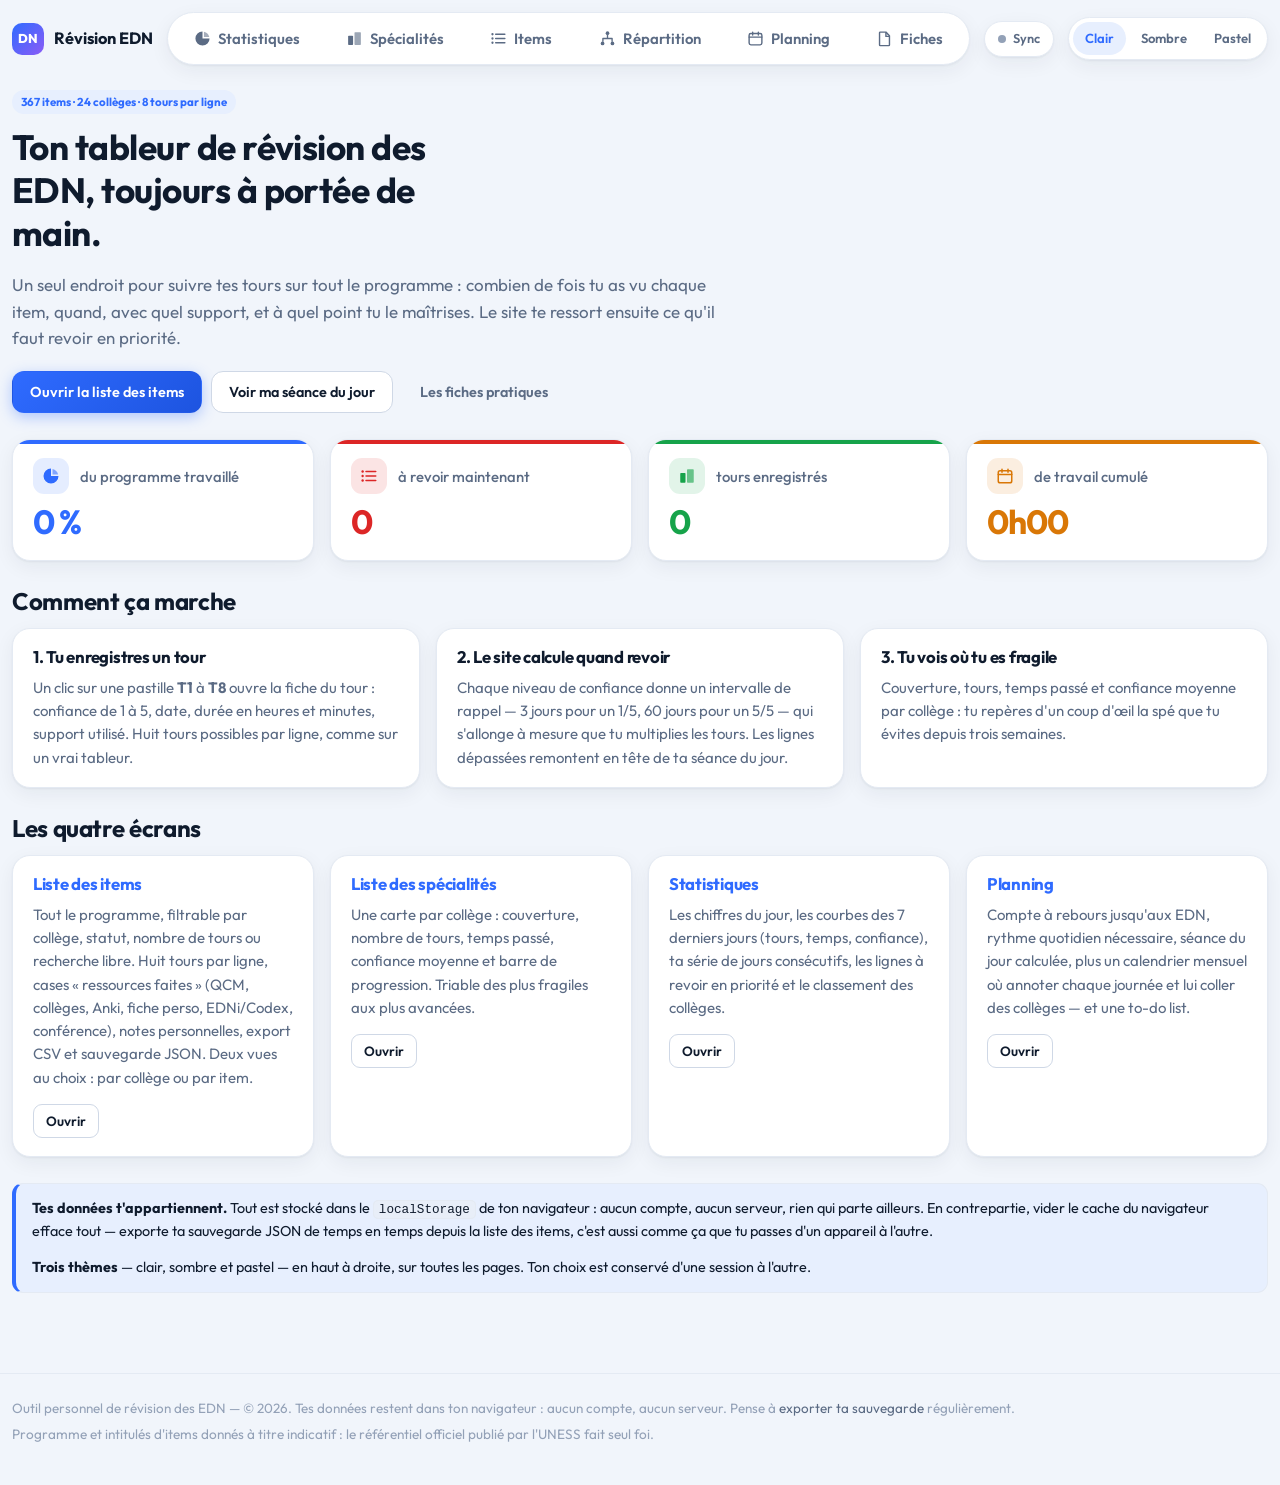
==== commit e5622e3b: "Calendrier à trois vues et synchronisation entre appareils Planning - Le calendrier reprend la mécan" ====
--- a/index.html
+++ b/index.html
@@ -20,6 +20,7 @@
 <link rel="stylesheet" href="assets/css/style.css">
 <script src="assets/js/items.js"></script>
 <script src="assets/js/store.js"></script>
+<script src="assets/js/sync.js"></script>
 <script src="assets/js/ui.js"></script>
 </head>
 <body>
@@ -38,6 +39,9 @@
       <a href="planning.html"><svg viewBox="0 0 24 24" fill="currentColor" aria-hidden="true"><rect x="3" y="5" width="18" height="16" rx="2.5" fill="none" stroke="currentColor" stroke-width="2"/><path d="M3 10h18M8 3v4M16 3v4" stroke="currentColor" stroke-width="2" stroke-linecap="round"/></svg><span>Planning</span></a>
       <a href="fiches.html"><svg viewBox="0 0 24 24" fill="currentColor" aria-hidden="true"><path d="M6 3h8l5 5v13a1 1 0 0 1-1 1H6a1 1 0 0 1-1-1V4a1 1 0 0 1 1-1z" fill="none" stroke="currentColor" stroke-width="2" stroke-linejoin="round"/><path d="M14 3v6h5" fill="none" stroke="currentColor" stroke-width="2" stroke-linejoin="round"/></svg><span>Fiches</span></a>
     </nav>
+      <a class="sync" href="sync.html" id="sync-etat" data-phase="inactif" title="Synchronisation">
+        <span class="sync__point"></span><span class="sync__txt">Sync</span>
+      </a>
     <div class="themes" role="group" aria-label="Thème">
       <button type="button" data-theme="clair" aria-pressed="true">Clair</button>
       <button type="button" data-theme="sombre" aria-pressed="false">Sombre</button>
--- a/assets/css/style.css
+++ b/assets/css/style.css
@@ -472,44 +472,141 @@
 
 /* ---------------------------------------------------------- calendrier */
 
-.cal { width: 100%; min-width: 680px; border-collapse: separate; border-spacing: 0; table-layout: fixed; }
-.cal th {
-  padding: 12px 8px; font-size: .76rem; font-weight: 700; letter-spacing: .07em;
-  text-transform: uppercase; color: var(--ink-2); background: var(--card-2);
-  border-bottom: 1px solid var(--line); text-align: center;
-}
-.cal th:nth-child(6), .cal th:nth-child(7) { color: var(--ink-3); }
-.cal td {
+/* --- vue mois : grille de 7 colonnes, une case par jour --- */
+
+.cal-mois {
+  display: grid;
+  grid-template-columns: repeat(7, minmax(0, 1fr));
+  border-top: 1px solid var(--line);
+}
+.cal-mois__th {
+  padding: 11px 8px; text-align: center;
+  font-size: .74rem; font-weight: 700; letter-spacing: .07em; text-transform: uppercase;
+  color: var(--ink-2); background: var(--card-2); border-bottom: 1px solid var(--line);
+}
+.cal-mois__th:nth-child(6), .cal-mois__th:nth-child(7) { color: var(--ink-3); }
+.cal-mois__j {
+  min-height: 116px; padding: 5px 5px 7px;
   border-right: 1px solid var(--line); border-bottom: 1px solid var(--line);
-  vertical-align: top; padding: 0; height: 122px; width: 14.28%;
-}
-.cal td:last-child { border-right: 0; }
-.cal .jour { display: flex; flex-direction: column; height: 100%; padding: 8px 9px 6px; gap: 5px; }
-.cal .jour__num { font-weight: 700; font-size: .92rem; color: var(--ink); }
-.cal td.hors .jour__num { color: var(--ink-3); font-weight: 500; }
-.cal td.hors { background: var(--bg-2); }
-.cal td.auj { box-shadow: inset 0 0 0 2px var(--blue); }
-.cal td.auj .jour__num {
-  background: var(--blue); color: #fff; width: 25px; height: 25px; border-radius: 50%;
-  display: grid; place-items: center; font-size: .82rem;
-}
-.cal .jour__notes {
-  flex: 1 1 auto; border: 0; background: none; resize: none; padding: 0; min-height: 0;
-  font-size: .78rem; line-height: 1.4; color: var(--ink-2); border-radius: 0;
-}
-.cal .jour__notes::placeholder { color: var(--ink-3); font-style: italic; }
-.cal .jour__notes:focus-visible { outline-offset: 3px; }
-.cal .jour__spes { display: flex; flex-wrap: wrap; gap: 3px; }
-.cal .jour__spes button {
-  border: 0; cursor: pointer; font: inherit; font-size: .6rem; font-weight: 800; letter-spacing: .03em;
-  padding: 2px 5px; border-radius: 5px;
-  background: color-mix(in srgb, var(--spe) var(--tint), transparent); color: var(--spe);
-}
-.cal .jour__add {
-  border: 0; background: none; cursor: pointer; font: inherit; font-size: .7rem;
-  color: var(--ink-3); padding: 0; text-align: left;
-}
-.cal .jour__add:hover { color: var(--blue); }
+  display: flex; flex-direction: column; gap: 4px; cursor: pointer;
+}
+.cal-mois__j:nth-child(7n + 7) { border-right: 0; }
+.cal-mois__j:hover { background: color-mix(in srgb, var(--blue) 4%, transparent); }
+.cal-mois__j.hors { background: var(--bg-2); }
+.cal-mois__j.hors .cal-mois__num { color: var(--ink-3); font-weight: 500; }
+.cal-mois__j.depot { background: color-mix(in srgb, var(--blue) 14%, transparent); }
+.cal-mois__num {
+  align-self: flex-start; border: 0; background: none; cursor: pointer;
+  font: inherit; font-size: .84rem; font-weight: 700; color: var(--ink);
+  min-width: 26px; height: 26px; border-radius: 50%; padding: 0;
+}
+.cal-mois__num:hover { background: var(--bg-2); }
+.cal-mois__j.auj .cal-mois__num { background: var(--blue); color: #fff; }
+.cal-mois__evts { display: flex; flex-direction: column; gap: 3px; min-width: 0; }
+.cal-mois__plus {
+  border: 0; background: none; cursor: pointer; font: inherit;
+  font-size: .72rem; font-weight: 600; color: var(--ink-2); text-align: left; padding: 2px 4px;
+}
+.cal-mois__plus:hover { color: var(--blue); }
+
+/* --- pastille d'événement --- */
+
+.evt {
+  display: flex; align-items: baseline; gap: 5px; min-width: 0;
+  border: 0; border-radius: 6px; padding: 3px 7px; cursor: pointer;
+  font: inherit; font-size: .74rem; font-weight: 600; text-align: left;
+  background: color-mix(in srgb, var(--evt) 16%, transparent);
+  color: var(--evt);
+  border-left: 3px solid var(--evt);
+}
+.evt:hover { background: color-mix(in srgb, var(--evt) 26%, transparent); }
+.evt--jour { background: var(--evt); color: #fff; border-left-color: transparent; }
+.evt__h { flex: none; opacity: .85; font-weight: 500; font-variant-numeric: tabular-nums; }
+.evt__t { overflow: hidden; text-overflow: ellipsis; white-space: nowrap; }
+.evt--glisse { opacity: .4; }
+
+/* --- vues semaine et jour : grille horaire --- */
+
+.cal-grille {
+  display: grid;
+  grid-template-columns: 58px repeat(var(--cols), minmax(0, 1fr));
+  grid-template-rows: auto auto 1fr;
+  max-height: 620px; overflow: auto; border-top: 1px solid var(--line);
+  position: relative;
+}
+.cal-grille__coin { position: sticky; top: 0; left: 0; z-index: 4; background: var(--card-2); border-bottom: 1px solid var(--line); }
+.cal-grille__jour {
+  position: sticky; top: 0; z-index: 3;
+  display: flex; flex-direction: column; align-items: center; gap: 1px;
+  padding: 8px 4px; background: var(--card-2);
+  border-left: 1px solid var(--line); border-bottom: 1px solid var(--line);
+}
+.cal-grille__nom { font-size: .68rem; font-weight: 700; letter-spacing: .07em; text-transform: uppercase; color: var(--ink-2); }
+.cal-grille__num { font-size: 1.15rem; font-weight: 700; line-height: 1.5rem; min-width: 30px; text-align: center; border-radius: 50%; }
+.cal-grille__jour.auj .cal-grille__num { background: var(--blue); color: #fff; }
+.cal-grille__jour.auj .cal-grille__nom { color: var(--blue); }
+
+/* la ligne « journée entière » reste collée sous l'en-tête des jours */
+.cal-grille__etiq {
+  display: flex; align-items: center; justify-content: flex-end;
+  padding: 4px 8px; font-size: .66rem; font-weight: 700; letter-spacing: .05em;
+  text-transform: uppercase; color: var(--ink-3);
+  border-bottom: 1px solid var(--line); background: var(--card);
+  position: sticky; left: 0; top: var(--hauteur-entete, 54px); z-index: 4;
+}
+.cal-grille__toutjour {
+  position: sticky; top: var(--hauteur-entete, 54px); z-index: 3;
+  min-height: 34px; padding: 4px; display: flex; flex-direction: column; gap: 3px;
+  background: var(--card);
+  border-left: 1px solid var(--line); border-bottom: 1px solid var(--line); cursor: pointer;
+}
+.cal-grille__toutjour.depot { background: color-mix(in srgb, var(--blue) 14%, transparent); }
+
+.cal-grille__heures { position: sticky; left: 0; z-index: 2; background: var(--card); }
+.cal-grille__heure { position: relative; border-bottom: 1px solid var(--line); }
+.cal-grille__heure span {
+  position: absolute; right: 8px; top: -8px;
+  font-size: .68rem; color: var(--ink-3); font-variant-numeric: tabular-nums;
+  background: var(--card); padding: 0 2px;
+}
+.cal-grille__col { position: relative; border-left: 1px solid var(--line); cursor: pointer; }
+.cal-grille__col.depot { background: color-mix(in srgb, var(--blue) 8%, transparent); }
+.cal-grille__col.auj { background: color-mix(in srgb, var(--blue) 3%, transparent); }
+.cal-grille__ligne { border-bottom: 1px solid var(--line); pointer-events: none; }
+
+.evt--grille {
+  position: absolute; left: 3px; right: 3px; z-index: 1;
+  flex-direction: column; align-items: stretch; gap: 1px;
+  padding: 3px 7px 6px; overflow: hidden;
+  background: color-mix(in srgb, var(--evt) 20%, var(--card));
+  box-shadow: 0 1px 3px rgba(0, 0, 0, .12);
+}
+.evt--grille .evt__t { white-space: normal; line-height: 1.25; }
+.evt--grille .evt__h { font-size: .68rem; }
+.evt__poignee {
+  position: absolute; left: 0; right: 0; bottom: 0; height: 9px;
+  cursor: ns-resize; border-radius: 0 0 6px 6px;
+}
+.evt__poignee::after {
+  content: ""; display: block; width: 26px; height: 3px; margin: 3px auto 0;
+  border-radius: 2px; background: color-mix(in srgb, var(--evt) 60%, transparent);
+}
+body.redim { user-select: none; cursor: ns-resize; }
+
+.cal-grille__maintenant {
+  position: absolute; left: 0; right: 0; height: 2px; background: var(--red); z-index: 2;
+  pointer-events: none;
+}
+.cal-grille__maintenant::before {
+  content: ""; position: absolute; left: -4px; top: -3px;
+  width: 8px; height: 8px; border-radius: 50%; background: var(--red);
+}
+
+kbd {
+  font-family: inherit; font-size: .78em; font-weight: 700;
+  background: var(--bg-2); border: 1px solid var(--line-2); border-bottom-width: 2px;
+  border-radius: 5px; padding: 1px 5px; color: var(--ink-2);
+}
 
 /* to-do list */
 .todo__head {
@@ -759,21 +856,20 @@
   .conf button { height: 54px; font-size: 1.15rem; border-radius: 12px; }
   .supports { grid-template-columns: repeat(2, 1fr); }
 
-  /* calendrier : il tient dans la largeur, sans défilement horizontal */
-  .cal-wrap { overflow-x: auto; }
-  .cal { min-width: 0; }
-  .cal td { height: 84px; }
-  .cal th { padding: 9px 4px; font-size: .68rem; }
-  .cal .jour { padding: 6px 5px 4px; gap: 3px; }
-  .cal .jour__notes { display: none; }
-  .cal .jour__num { font-size: .82rem; }
-  .cal td.auj .jour__num { width: 22px; height: 22px; font-size: .75rem; }
-  .cal .jour__add {
-    min-height: 32px; display: flex; align-items: center; justify-content: center;
-    font-size: .8rem; font-weight: 700; border-radius: 7px; background: var(--bg-2);
-  }
-  .cal .jour__add span { display: none; }   /* juste « + » : les cases sont étroites */
-  .cal .jour__spes button { min-height: 22px; }
+  /* calendrier : les cases rétrécissent, la grille horaire garde sa colonne d'heures */
+  .cal-mois__j { min-height: 74px; padding: 3px; gap: 2px; }
+  .cal-mois__th { padding: 8px 2px; font-size: .62rem; letter-spacing: .04em; }
+  .cal-mois__num { font-size: .78rem; min-width: 24px; height: 24px; }
+  .cal-mois__evts { gap: 2px; }
+  .evt { font-size: .64rem; padding: 2px 4px; border-left-width: 2px; }
+  .cal-mois .evt__h { display: none; }      /* trop étroit : le titre passe avant */
+  .cal-mois__plus { font-size: .62rem; padding: 1px 2px; }
+  .cal-grille { grid-template-columns: 44px repeat(var(--cols), minmax(0, 1fr)); max-height: 66vh; }
+  .cal-grille__num { font-size: .95rem; min-width: 26px; }
+  .cal-grille__heure span { font-size: .6rem; right: 5px; }
+  .cal-grille__etiq { font-size: .58rem; padding: 4px 5px; }
+  .evt--grille { padding: 2px 5px 7px; }
+  .evt__poignee { height: 14px; }           /* plus haute : on l'attrape au doigt */
 
   /* tableaux des fiches : défilables plutôt que débordants */
   .prose table { display: block; overflow-x: auto; -webkit-overflow-scrolling: touch; white-space: normal; }
@@ -793,8 +889,8 @@
   .stat-card__label { font-size: .76rem; }
   .filters select { flex: 1 1 100%; }
   .tabs a { padding: 8px 4px; }
-  .cal td { height: 72px; }
-  .cal .jour__spes button { font-size: .55rem; padding: 1px 4px; }
+  .cal-mois__j { min-height: 62px; }
+  .cal-mois__th { font-size: .56rem; }
 }
 
 /* encoches et barres système */
@@ -852,3 +948,40 @@
 
 /* libellé portant une case à cocher : cible tactile confortable */
 label.check { min-height: 40px; align-items: center; cursor: pointer; }
+
+/* ------------------------------------------------- indicateur de synchro */
+
+.sync {
+  display: inline-flex; align-items: center; gap: 7px; flex: none;
+  padding: 7px 13px; border-radius: 999px;
+  background: var(--card); border: 1px solid var(--line); box-shadow: var(--shadow);
+  font-size: .8rem; font-weight: 600; color: var(--ink-2); min-height: 36px;
+}
+a.sync:hover { text-decoration: none; color: var(--ink); background: var(--bg-2); }
+.sync__point {
+  width: 8px; height: 8px; border-radius: 50%; flex: none;
+  background: var(--ink-3);
+}
+.sync[data-phase="ok"] .sync__point        { background: var(--green); }
+.sync[data-phase="ok"]                     { color: var(--green); }
+.sync[data-phase="erreur"] .sync__point    { background: var(--red); }
+.sync[data-phase="erreur"]                 { color: var(--red); }
+.sync[data-phase="connexion"] .sync__point,
+.sync[data-phase="synchro"] .sync__point,
+.sync[data-phase="envoi"] .sync__point     { background: var(--blue); animation: pulse 1.1s infinite; }
+.sync[data-phase="deconnecte"] .sync__point { background: var(--amber); }
+
+@keyframes pulse { 0%, 100% { opacity: 1; } 50% { opacity: .25; } }
+@media (prefers-reduced-motion: reduce) { .sync__point { animation: none !important; } }
+
+pre.regles {
+  background: var(--bg-2); border: 1px solid var(--line); border-radius: var(--r-sm);
+  padding: 13px 15px; overflow-x: auto; margin: 0 0 12px;
+  font-family: ui-monospace, SFMono-Regular, Menlo, Consolas, monospace;
+  font-size: .78rem; line-height: 1.5; color: var(--ink);
+}
+
+@media (max-width: 760px) {
+  .sync__txt { display: none; }
+  .sync { padding: 7px 10px; min-width: 36px; justify-content: center; }
+}
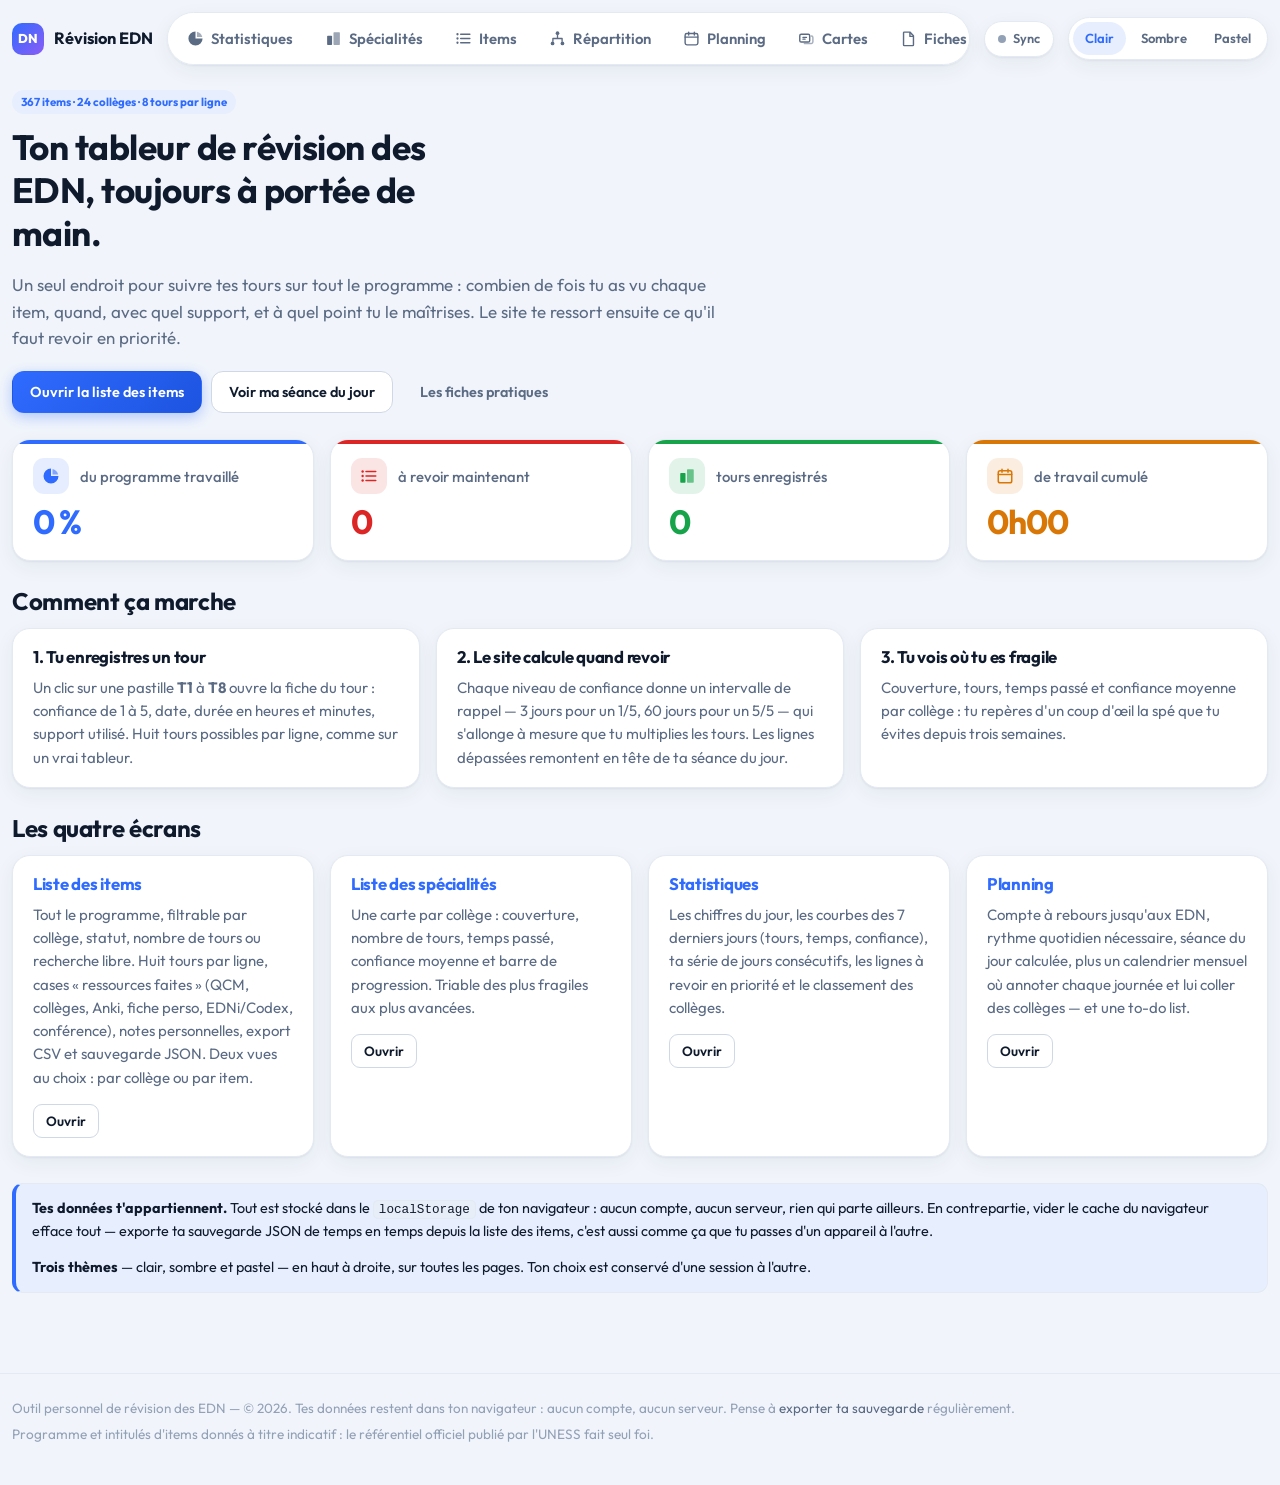
==== commit 968150f5: "Onglet « Cartes & notes », et proposer un tour quand un cours est fait Deux demandes.  1. Un nouvel " ====
--- a/index.html
+++ b/index.html
@@ -17,11 +17,11 @@
 <link rel="preconnect" href="https://fonts.googleapis.com">
 <link rel="preconnect" href="https://fonts.gstatic.com" crossorigin>
 <link rel="stylesheet" href="https://fonts.googleapis.com/css2?family=Outfit:wght@400;500;600;700;800&display=swap">
-<link rel="stylesheet" href="assets/css/style.css">
-<script src="assets/js/items.js"></script>
-<script src="assets/js/store.js"></script>
-<script src="assets/js/sync.js"></script>
-<script src="assets/js/ui.js"></script>
+<link rel="stylesheet" href="assets/css/style.css?v=__BUILD__">
+<script src="assets/js/items.js?v=__BUILD__"></script>
+<script src="assets/js/store.js?v=__BUILD__"></script>
+<script src="assets/js/sync.js?v=__BUILD__"></script>
+<script src="assets/js/ui.js?v=__BUILD__"></script>
 </head>
 <body>
 
@@ -37,6 +37,7 @@
       <a href="items.html"><svg viewBox="0 0 24 24" fill="currentColor" aria-hidden="true"><path d="M8 6h13M8 12h13M8 18h13" stroke="currentColor" stroke-width="2" stroke-linecap="round" fill="none"/><circle cx="3.5" cy="6" r="1.6"/><circle cx="3.5" cy="12" r="1.6"/><circle cx="3.5" cy="18" r="1.6"/></svg><span>Items</span></a>
       <a href="repartition.html"><svg viewBox="0 0 24 24" fill="currentColor" aria-hidden="true"><circle cx="12" cy="4.5" r="2.6"/><circle cx="5" cy="19" r="2.6"/><circle cx="19" cy="19" r="2.6"/><path d="M12 7.5v4.5M12 12H5.5v4M12 12h6.5v4" fill="none" stroke="currentColor" stroke-width="1.9" stroke-linecap="round" stroke-linejoin="round"/></svg><span>Répartition</span></a>
       <a href="planning.html"><svg viewBox="0 0 24 24" fill="currentColor" aria-hidden="true"><rect x="3" y="5" width="18" height="16" rx="2.5" fill="none" stroke="currentColor" stroke-width="2"/><path d="M3 10h18M8 3v4M16 3v4" stroke="currentColor" stroke-width="2" stroke-linecap="round"/></svg><span>Planning</span></a>
+      <a href="cartes.html"><svg viewBox="0 0 24 24" fill="currentColor" aria-hidden="true"><rect x="2.5" y="6" width="14" height="11" rx="2" fill="none" stroke="currentColor" stroke-width="2"/><path d="M7 10.5h5M7 13h3" stroke="currentColor" stroke-width="1.8" stroke-linecap="round"/><path d="M19 8.5a2 2 0 0 1 2 2v6.5a2 2 0 0 1-2 2H9" fill="none" stroke="currentColor" stroke-width="2" stroke-linecap="round" opacity=".55"/></svg><span>Cartes</span></a>
       <a href="fiches.html"><svg viewBox="0 0 24 24" fill="currentColor" aria-hidden="true"><path d="M6 3h8l5 5v13a1 1 0 0 1-1 1H6a1 1 0 0 1-1-1V4a1 1 0 0 1 1-1z" fill="none" stroke="currentColor" stroke-width="2" stroke-linejoin="round"/><path d="M14 3v6h5" fill="none" stroke="currentColor" stroke-width="2" stroke-linejoin="round"/></svg><span>Fiches</span></a>
     </nav>
       <a class="sync" href="sync.html" id="sync-etat" data-phase="inactif" title="Synchronisation">
--- a/assets/css/style.css
+++ b/assets/css/style.css
@@ -318,6 +318,12 @@
   background: color-mix(in srgb, var(--spe, var(--blue)) var(--tint), transparent);
   color: var(--spe, var(--blue));
 }
+/* Le collège référent d'un item : même pastille, mais appuyée. */
+.spe--ref { font-weight: 800; }
+.spe--ref .spe__code {
+  background: color-mix(in srgb, var(--spe, var(--blue)) 26%, transparent);
+  box-shadow: inset 0 0 0 1px color-mix(in srgb, var(--spe, var(--blue)) 55%, transparent);
+}
 .spe-cell { background: color-mix(in srgb, var(--spe) 7%, transparent); }
 :root[data-theme="sombre"] .spe-cell { background: color-mix(in srgb, var(--spe) 12%, transparent); }
 
@@ -985,3 +991,219 @@
   .sync__txt { display: none; }
   .sync { padding: 7px 10px; min-width: 36px; justify-content: center; }
 }
+
+/* ------------------------------------------- case « à faire » (Répartition) */
+
+td.todo-case { width: 132px; }
+
+.case-todo {
+  display: inline-flex; align-items: center; gap: 7px; margin: 0; cursor: pointer;
+  font-size: .72rem; font-weight: 600; letter-spacing: 0; text-transform: none;
+  color: var(--ink-3); min-height: 34px; white-space: nowrap;
+}
+.case-todo input { flex: none; accent-color: var(--violet); }
+.case-todo:hover { color: var(--violet); }
+/* une fois dans la liste, le libellé prend la couleur de la to-do */
+.case-todo.dans { color: var(--violet); }
+.case-todo.faite { color: var(--green); }
+.case-todo.faite span { text-decoration: line-through; }
+
+@media (max-width: 760px) {
+  td.todo-case { width: auto; }
+  .case-todo { font-size: .8rem; min-height: 40px; }
+}
+
+/* numéro d'item sur une tâche venue de la page Répartition */
+.todo__list .tag { flex: none; text-decoration: none; }
+.todo__list li.fait .tag { opacity: .5; }
+
+/* ------------------------------------------------ menu et copie de journée */
+
+.cal-mois__tete { display: flex; align-items: center; justify-content: space-between; gap: 2px; }
+
+.jour-menu {
+  border: 0; background: none; cursor: pointer; padding: 0;
+  width: 24px; height: 24px; border-radius: 6px; flex: none;
+  font: inherit; font-size: .9rem; line-height: 1; color: var(--ink-3);
+  opacity: 0; transition: opacity .12s;
+}
+.cal-mois__j:hover .jour-menu,
+.cal-grille__jour:hover .jour-menu,
+.jour-menu:focus-visible { opacity: 1; }
+.jour-menu:hover { background: var(--bg-2); color: var(--ink); }
+.cal-grille__jour { position: relative; }
+.cal-grille__jour .jour-menu { position: absolute; top: 4px; right: 4px; }
+
+.jour-popover {
+  position: absolute; z-index: 60; min-width: 190px;
+  background: var(--card); border: 1px solid var(--line);
+  border-radius: var(--r-sm); box-shadow: var(--shadow-lg); padding: 6px;
+}
+.jour-popover__titre {
+  padding: 5px 9px 7px; font-size: .72rem; font-weight: 700;
+  letter-spacing: .05em; text-transform: uppercase; color: var(--ink-3);
+  border-bottom: 1px solid var(--line); margin-bottom: 4px;
+}
+.jour-popover button {
+  display: block; width: 100%; text-align: left;
+  border: 0; background: none; cursor: pointer; font: inherit; font-size: .86rem;
+  color: var(--ink); padding: 9px 10px; border-radius: 8px; min-height: 40px;
+}
+.jour-popover button:hover:not([disabled]) { background: var(--bg-2); }
+.jour-popover button[disabled] { color: var(--ink-3); cursor: not-allowed; }
+.jour-popover button.danger:hover:not([disabled]) { background: var(--red-soft); color: var(--red); }
+
+/* jours de la semaine dans la modale de répétition */
+.jours-semaine { display: flex; flex-wrap: wrap; gap: 6px; }
+.jours-semaine label {
+  display: inline-flex; align-items: center; gap: 5px; margin: 0; cursor: pointer;
+  border: 1px solid var(--line-2); border-radius: 9px; padding: 7px 10px;
+  font-size: .8rem; font-weight: 600; text-transform: none; letter-spacing: 0; color: var(--ink);
+  min-height: 40px;
+}
+.jours-semaine label:hover { border-color: var(--blue); }
+
+/* tâche de la to-do en cours de déplacement */
+.todo__list li[draggable] { cursor: grab; }
+.todo__list li.glisse { opacity: .4; }
+
+@media (max-width: 760px) {
+  /* Pas de survol sur téléphone : le ⋯ reste visible et devient assez grand
+     pour le doigt. En vue mois il se superpose au coin de la case plutôt que
+     d'en manger la largeur, les colonnes ne faisant qu'une cinquantaine de pixels. */
+  .jour-menu { opacity: 1; width: 32px; height: 32px; font-size: 1rem; }
+  .cal-mois__j { position: relative; }
+  .cal-mois__j .jour-menu { position: absolute; top: 1px; right: 1px; z-index: 1; }
+  .cal-mois__evts { position: relative; z-index: 2; }
+}
+
+/* ------------------------------------- déplacement au doigt (appui long) */
+
+/* La séance décollée suit le doigt ; l'originale reste en place, estompée. */
+.evt.fantome {
+  position: fixed; z-index: 90; pointer-events: none;
+  max-width: 220px; padding: 6px 10px;
+  border-radius: 9px; border-left-width: 3px;
+  background: color-mix(in srgb, var(--evt) 24%, var(--card));
+  box-shadow: 0 10px 28px rgba(0, 0, 0, .28);
+  transform: scale(1.04); opacity: .96;
+}
+.evt.fantome .evt__poignee { display: none; }
+
+.evt--souleve { opacity: .3; }
+
+/* Pendant le déplacement, plus rien ne défile sous le doigt. */
+body.glisse-tactile { touch-action: none; overscroll-behavior: contain; }
+body.glisse-tactile .cal-grille { touch-action: none; }
+
+/* La cible survolée est franche, au doigt comme à la souris. */
+.cal-mois__j.depot,
+.cal-grille__col.depot,
+.cal-grille__toutjour.depot {
+  box-shadow: inset 0 0 0 2px var(--blue);
+}
+
+@media (hover: none) {
+  /* indice visuel : une séance est saisissable */
+  .evt { touch-action: manipulation; }
+}
+
+/* ------------------------------- recherche d'items dans le planning */
+
+ul.trouve { list-style: none; margin: 0; padding: 0; }
+ul.trouve li {
+  display: flex; align-items: center; gap: 10px; flex-wrap: wrap;
+  padding: 10px 0; border-bottom: 1px solid var(--line);
+}
+ul.trouve li:last-child { border-bottom: 0; }
+.trouve__n { min-width: 36px; color: var(--blue); font-variant-numeric: tabular-nums; }
+.trouve__t { flex: 1 1 220px; min-width: 0; font-weight: 500; }
+.trouve__etat { flex: none; display: flex; gap: 5px; }
+
+@media (max-width: 760px) {
+  ul.trouve li { gap: 8px; }
+  .trouve__n { min-width: 30px; }
+  .trouve__t { flex-basis: 100%; }
+}
+
+/* ------------------------------------------------- cartes de révision */
+
+/* Sans cette règle, « hidden » ne masque rien sur un élément à qui une autre
+   règle donne un display (les boutons sont en inline-flex). */
+[hidden] { display: none !important; }
+
+.carte-form { display: grid; gap: 12px; margin-bottom: 18px; }
+.carte-form label { display: block; margin-bottom: 5px; font-weight: 600; font-size: .9rem; }
+.carte-form textarea,
+#cours-texte {
+  width: 100%; padding: 10px 12px; font: inherit; line-height: 1.5;
+  color: var(--ink); background: var(--bg); resize: vertical;
+  border: 1px solid var(--line); border-radius: 10px;
+}
+.carte-form textarea:focus, #cours-texte:focus {
+  outline: 2px solid color-mix(in srgb, var(--blue) 45%, transparent); outline-offset: 1px;
+}
+#cours-texte:disabled { opacity: .6; cursor: not-allowed; }
+
+/* La boîte de Leitner : du rouge « à retravailler » au vert « acquis ». */
+.boite {
+  display: inline-flex; align-items: center; justify-content: center;
+  width: 24px; height: 24px; flex: none; border-radius: 7px;
+  font-size: .78rem; font-weight: 800;
+  background: color-mix(in srgb, var(--b) 18%, transparent); color: var(--b);
+}
+.boite--1 { --b: var(--red); }
+.boite--2 { --b: var(--amber); }
+.boite--3 { --b: var(--blue); }
+.boite--4 { --b: var(--violet); }
+.boite--5 { --b: var(--green); }
+
+ul.cartes { list-style: none; margin: 0; padding: 0; }
+ul.cartes > li {
+  display: flex; align-items: flex-start; gap: 12px; flex-wrap: wrap;
+  padding: 12px 0; border-top: 1px solid var(--line);
+}
+ul.cartes > li.en-edition { background: color-mix(in srgb, var(--blue) 7%, transparent); }
+.carte-item__txt { flex: 1 1 240px; min-width: 0; }
+.carte-item__r { margin: 0; font-weight: 600; }
+.carte-item__v { margin: 3px 0 0; color: var(--ink-2); font-size: .92rem; white-space: pre-wrap; }
+.carte-item__etat { display: flex; align-items: center; gap: 8px; flex: none; }
+.carte-item__btn { display: flex; gap: 4px; flex: none; margin-left: auto; }
+
+/* La carte en cours de révision. */
+.flash {
+  border: 1px solid var(--line); border-radius: var(--r);
+  background: var(--bg); padding: 22px; text-align: center;
+}
+.flash__meta {
+  display: flex; align-items: center; justify-content: center;
+  gap: 9px; flex-wrap: wrap; margin-bottom: 16px;
+}
+.flash__r { margin: 0; font-size: 1.22rem; font-weight: 600; line-height: 1.45; white-space: pre-wrap; }
+.flash__v {
+  margin: 16px 0 0; padding-top: 16px; border-top: 1px dashed var(--line);
+  font-size: 1.05rem; color: var(--ink); line-height: 1.55; white-space: pre-wrap;
+}
+.flash__btn { display: flex; gap: 10px; justify-content: center; margin-top: 20px; }
+.flash__btn .btn { min-width: 132px; min-height: 44px; }
+
+/* Le choix de portée et le bouton « Commencer », à côté du titre « Réviser ».
+   Sur un écran étroit ils passent sur leur propre ligne, pleine largeur :
+   côte à côte, ils débordaient de l'écran sur les plus petits téléphones. */
+.rev-ctl { gap: 8px; }
+.rev-ctl select { min-width: 0; }
+
+@media (max-width: 620px) {
+  .sec-title--rev { flex-wrap: wrap; }
+  .rev-ctl { flex: 1 0 100%; }
+  .rev-ctl select { flex: 1 1 auto; }
+  .rev-ctl .btn { flex: none; }
+}
+
+@media (max-width: 760px) {
+  .carte-item__btn { margin-left: 0; }
+  .flash { padding: 18px 14px; }
+  .flash__r { font-size: 1.1rem; }
+  .flash__btn { flex-direction: column; }
+  .flash__btn .btn { width: 100%; }
+}
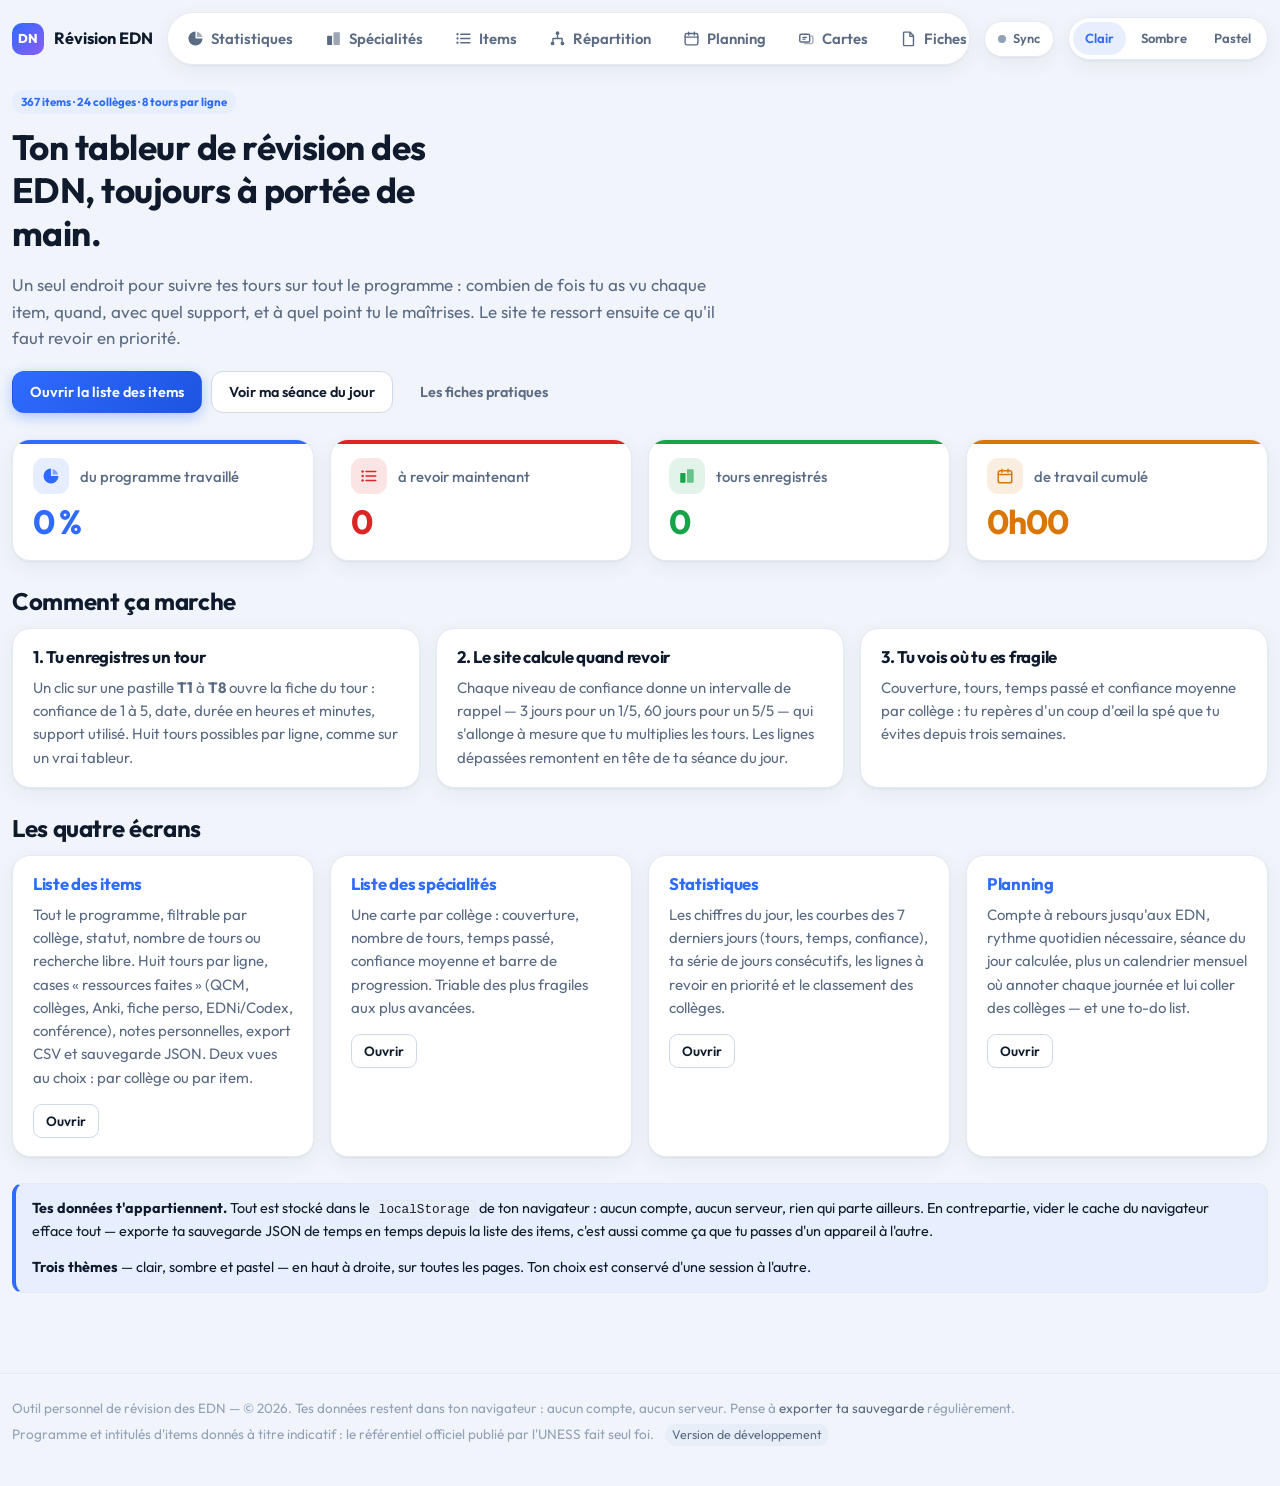
==== commit ad1b76d8: "Afficher la version chargée, et un bouton pour forcer la mise à jour Trois signalements d'affilée po" ====
--- a/index.html
+++ b/index.html
@@ -17,6 +17,7 @@
 <link rel="preconnect" href="https://fonts.googleapis.com">
 <link rel="preconnect" href="https://fonts.gstatic.com" crossorigin>
 <link rel="stylesheet" href="https://fonts.googleapis.com/css2?family=Outfit:wght@400;500;600;700;800&display=swap">
+<meta name="edn-build" content="__BUILD__">
 <link rel="stylesheet" href="assets/css/style.css?v=__BUILD__">
 <script src="assets/js/items.js?v=__BUILD__"></script>
 <script src="assets/js/store.js?v=__BUILD__"></script>
@@ -188,6 +189,7 @@
     <p class="mb0 small" style="margin-top:6px">
       Programme et intitulés d'items donnés à titre indicatif : le référentiel officiel
       publié par l'UNESS fait seul foi.
+      <span class="version" id="version"></span>
     </p>
   </div>
 </footer>
--- a/assets/css/style.css
+++ b/assets/css/style.css
@@ -324,6 +324,7 @@
   background: color-mix(in srgb, var(--spe, var(--blue)) 26%, transparent);
   box-shadow: inset 0 0 0 1px color-mix(in srgb, var(--spe, var(--blue)) 55%, transparent);
 }
+.spe__plus { font-size: .62rem; font-weight: 800; opacity: .8; margin-left: 1px; }
 .spe-cell { background: color-mix(in srgb, var(--spe) 7%, transparent); }
 :root[data-theme="sombre"] .spe-cell { background: color-mix(in srgb, var(--spe) 12%, transparent); }
 
@@ -1187,6 +1188,12 @@
 .flash__btn { display: flex; gap: 10px; justify-content: center; margin-top: 20px; }
 .flash__btn .btn { min-width: 132px; min-height: 44px; }
 
+/* Le libellé de l'item choisi porte un intitulé entier : sur un écran étroit
+   il dépassait, les pastilles ne sachant pas se couper. On le laisse rétrécir
+   et se terminer par des points de suspension, le titre complet restant lisible
+   dans la liste des résultats juste en dessous. */
+#item-tag { max-width: 100%; min-width: 0; overflow: hidden; text-overflow: ellipsis; display: inline-block; }
+
 /* Le choix de portée et le bouton « Commencer », à côté du titre « Réviser ».
    Sur un écran étroit ils passent sur leur propre ligne, pleine largeur :
    côte à côte, ils débordaient de l'écran sur les plus petits téléphones. */
@@ -1207,3 +1214,124 @@
   .flash__btn { flex-direction: column; }
   .flash__btn .btn { width: 100%; }
 }
+
+/* -------------------------------------------- révision en plein écran */
+
+/* Pendant une session, la carte prend tout l'écran : plus de navigation, plus
+   de formulaire, plus de compteurs — rien d'autre à regarder que la question. */
+.focus {
+  position: fixed; inset: 0; z-index: 200;
+  display: flex; flex-direction: column;
+  background: var(--bg);
+  padding: env(safe-area-inset-top) env(safe-area-inset-right)
+           env(safe-area-inset-bottom) env(safe-area-inset-left);
+}
+/* Le défilement est bloqué sur les deux éléments : selon le navigateur, c'est
+   l'un ou l'autre qui défile, et une page qui bouge derrière ruinerait le
+   propos du plein écran. */
+html.focus-ouvert, body.focus-ouvert { overflow: hidden; height: 100%; }
+
+.focus__barre {
+  display: flex; align-items: center; gap: 14px;
+  padding: 14px 18px; border-bottom: 1px solid var(--line);
+}
+.focus__avance {
+  flex: none; font-variant-numeric: tabular-nums;
+  font-size: .85rem; font-weight: 700; color: var(--ink-2);
+}
+.focus__jauge {
+  flex: 1 1 auto; height: 6px; border-radius: 999px; background: var(--bg-2); overflow: hidden;
+}
+.focus__jauge > span {
+  display: block; height: 100%; width: 0; border-radius: 999px;
+  background: var(--blue); transition: width .25s ease;
+}
+.focus__quitter {
+  flex: none; width: 40px; height: 40px; border-radius: 12px;
+  display: inline-flex; align-items: center; justify-content: center;
+  font-size: 1.05rem; color: var(--ink-2);
+  background: transparent; border: 1px solid var(--line); cursor: pointer;
+}
+.focus__quitter:hover { background: var(--bg-2); color: var(--ink); }
+
+.focus__corps {
+  flex: 1 1 auto; overflow-y: auto;
+  display: flex; align-items: center; justify-content: center;
+  padding: 24px 18px;
+}
+/* La carte en plein écran : plus grande, sans cadre qui la referme. */
+.flash--focus {
+  width: 100%; max-width: 720px; border: 0; background: transparent; padding: 0;
+}
+.flash--focus .flash__r { font-size: 1.6rem; line-height: 1.35; }
+.flash--focus .flash__v { font-size: 1.18rem; margin-top: 22px; padding-top: 22px; }
+.flash--focus .flash__btn { margin-top: 30px; }
+.flash--focus .flash__btn .btn { min-width: 160px; min-height: 52px; font-size: 1rem; }
+
+.focus__fin { text-align: center; }
+.focus__fin-titre { margin: 0; font-size: 1.5rem; font-weight: 700; }
+.focus__fin-detail { margin: 12px 0 26px; color: var(--ink-2); }
+.focus__fin .btn { min-width: 180px; min-height: 48px; }
+
+@media (max-width: 760px) {
+  .focus__barre { padding: 12px 14px; }
+  .focus__corps { padding: 18px 16px; align-items: flex-start; padding-top: 32px; }
+  .flash--focus .flash__r { font-size: 1.3rem; }
+  .flash--focus .flash__v { font-size: 1.05rem; }
+  .flash--focus .flash__btn { flex-direction: column; margin-top: 26px; }
+  .flash--focus .flash__btn .btn { width: 100%; }
+}
+
+/* ------------------------------------- les trois réponses d'une carte */
+
+/* Rouge, orange, vert : on lit son niveau à la couleur avant même le mot, et
+   chaque bouton annonce dans combien de temps la carte reviendra. */
+.flash__btn--3 { display: grid; grid-template-columns: repeat(3, 1fr); gap: 10px; }
+.flash__aide { margin: 26px 0 0; color: var(--ink-2); font-size: .92rem; }
+
+.rep {
+  display: flex; flex-direction: column; align-items: center; gap: 3px;
+  padding: 13px 10px; min-height: 60px;
+  font: inherit; font-weight: 700; cursor: pointer;
+  border-radius: 12px; border: 1.5px solid color-mix(in srgb, var(--r) 45%, transparent);
+  background: color-mix(in srgb, var(--r) 12%, transparent); color: var(--r);
+  transition: background .12s ease, transform .06s ease;
+}
+.rep:hover { background: color-mix(in srgb, var(--r) 22%, transparent); }
+.rep:active { transform: translateY(1px); }
+.rep:focus-visible { outline: 2px solid var(--r); outline-offset: 2px; }
+.rep--rouge  { --r: var(--red); }
+.rep--orange { --r: var(--amber); }
+.rep--vert   { --r: var(--green); }
+.rep__t { font-size: 1rem; }
+.rep__d { font-size: .74rem; font-weight: 600; opacity: .75; }
+
+.focus__bilan { display: flex; justify-content: center; gap: 10px; margin-bottom: 26px; }
+.bilan {
+  display: flex; flex-direction: column; align-items: center; gap: 2px;
+  padding: 10px 16px; border-radius: 12px;
+  font-size: .78rem; font-weight: 600;
+  background: color-mix(in srgb, var(--r) 14%, transparent); color: var(--r);
+}
+.bilan strong { font-size: 1.35rem; font-weight: 800; }
+.bilan--rouge  { --r: var(--red); }
+.bilan--orange { --r: var(--amber); }
+.bilan--vert   { --r: var(--green); }
+
+@media (max-width: 760px) {
+  /* Les trois restent côte à côte : c'est leur alignement qui fait lire
+     l'échelle rouge → vert d'un coup d'œil. */
+  .flash--focus .flash__btn--3 { flex-direction: row; gap: 8px; }
+  .rep { padding: 12px 4px; min-height: 64px; }
+  .rep__t { font-size: .92rem; }
+  .rep__d { font-size: .68rem; }
+  .focus__bilan { gap: 8px; }
+  .bilan { padding: 9px 12px; }
+}
+
+/* La version livrée, en pied de page : discrète mais toujours lisible. */
+.version {
+  display: inline-block; margin-left: 8px; padding: 1px 7px;
+  border-radius: 999px; background: var(--bg-2); color: var(--ink-2);
+  font-size: .78rem; font-variant-numeric: tabular-nums; white-space: nowrap;
+}
